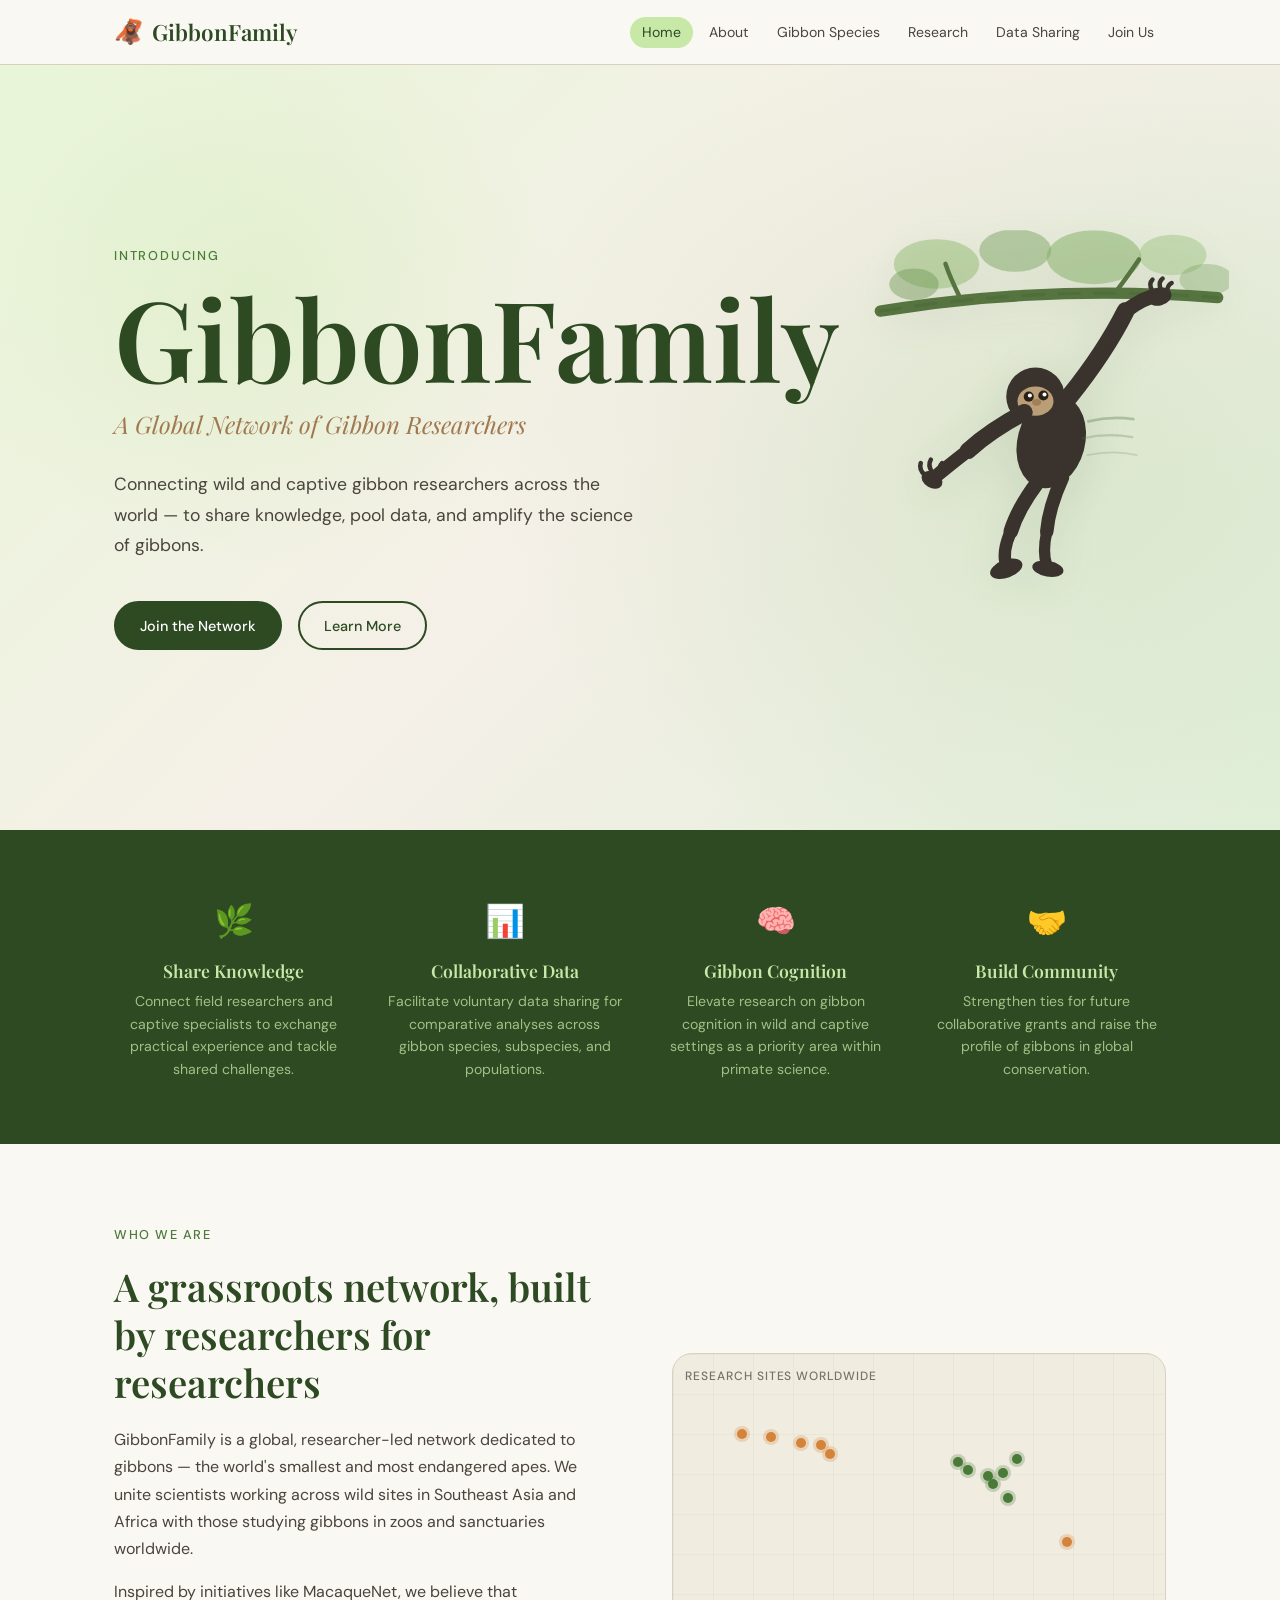
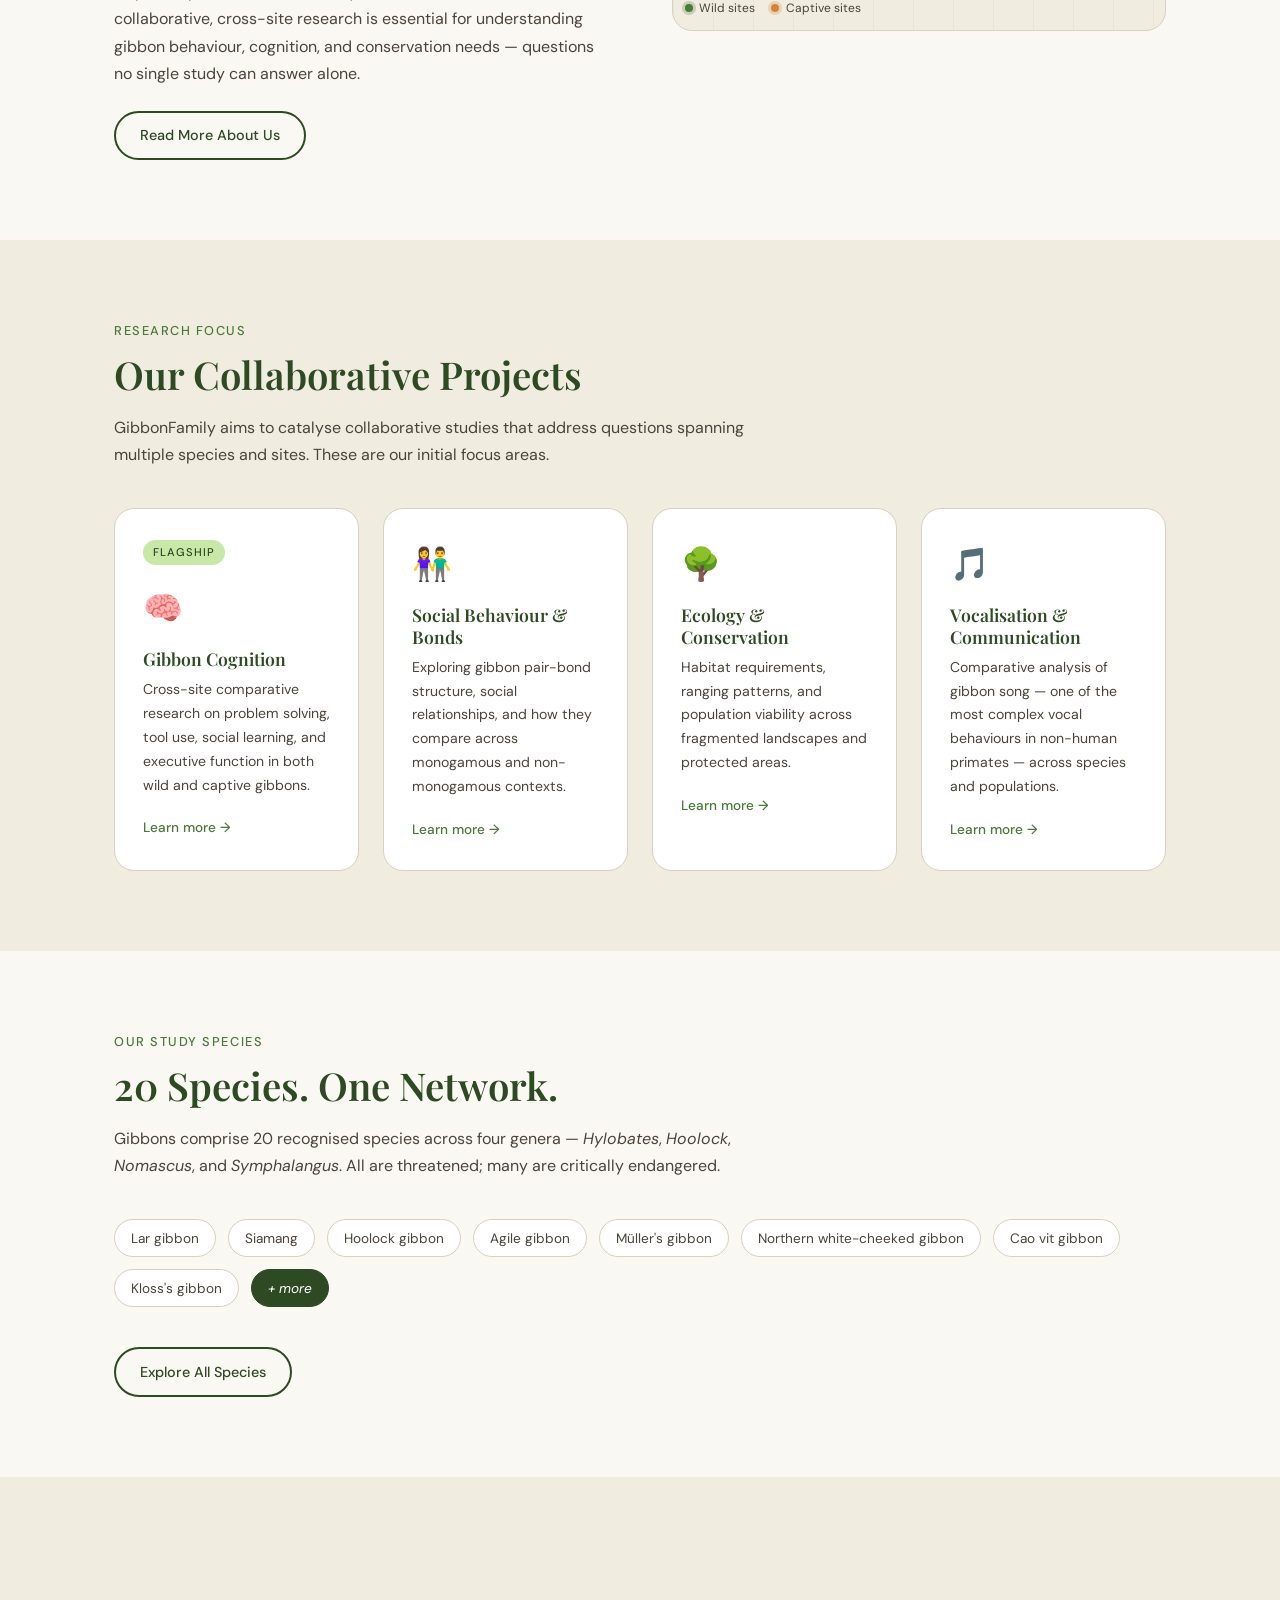
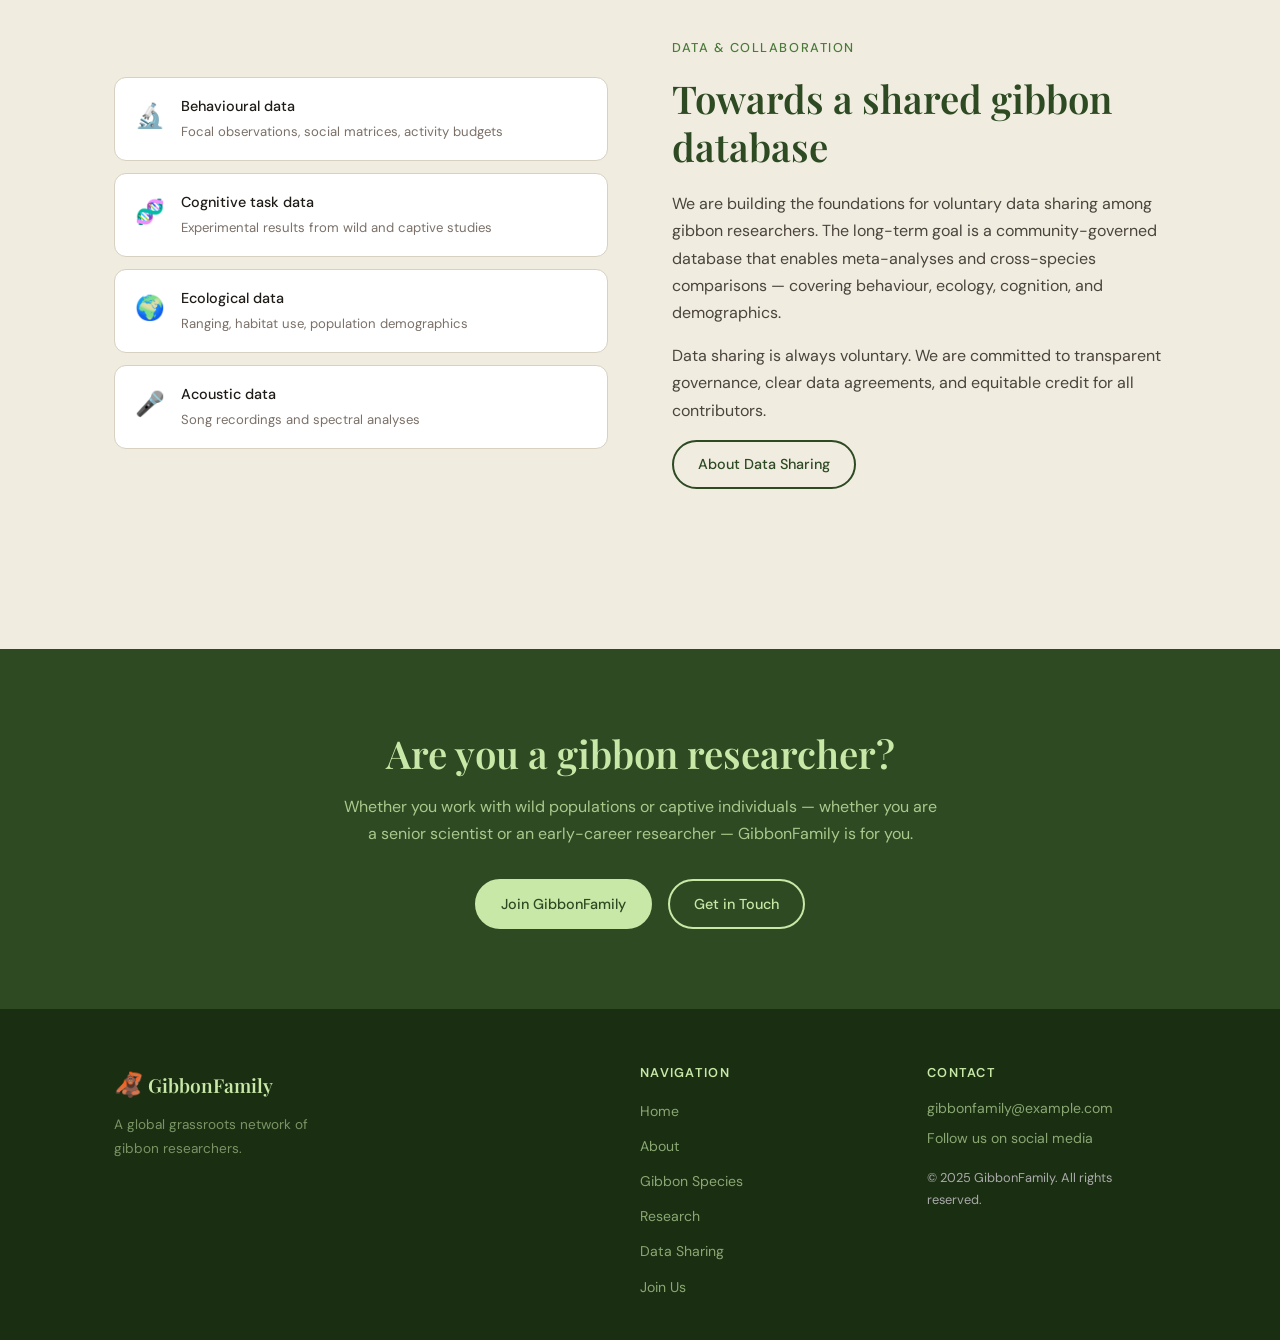
==== index.html @ e539a1f3 "Add files via upload" ====
<!DOCTYPE html>
<html lang="en">
<head>
  <meta charset="UTF-8">
  <meta name="viewport" content="width=device-width, initial-scale=1.0">
  <title>GibbonFamily | A Global Network of Gibbon Researchers</title>
  <link rel="stylesheet" href="style.css">
  <link href="https://fonts.googleapis.com/css2?family=Playfair+Display:ital,wght@0,400;0,600;1,400&family=DM+Sans:wght@300;400;500&display=swap" rel="stylesheet">
</head>
<body>

  <!-- NAV -->
  <header class="site-header">
    <nav class="nav-inner">
      <a href="index.html" class="nav-logo">
        <span class="logo-icon">🦧</span>
        <span class="logo-text">GibbonFamily</span>
      </a>
      <button class="nav-toggle" id="navToggle" aria-label="Toggle menu">&#9776;</button>
      <ul class="nav-links" id="navLinks">
        <li><a href="index.html" class="active">Home</a></li>
        <li><a href="pages/about.html">About</a></li>
        <li><a href="pages/species.html">Gibbon Species</a></li>
        <li><a href="pages/research.html">Research</a></li>
        <li><a href="pages/data.html">Data Sharing</a></li>
        <li><a href="pages/join.html">Join Us</a></li>
      </ul>
    </nav>
  </header>

  <!-- HERO -->
  <section class="hero">
    <div class="hero-bg"></div>
    <div class="hero-content">
      <p class="hero-eyebrow">Introducing</p>
      <h1 class="hero-title">GibbonFamily</h1>
      <p class="hero-subtitle">A Global Network of Gibbon Researchers</p>
      <p class="hero-desc">Connecting wild and captive gibbon researchers across the world — to share knowledge, pool data, and amplify the science of gibbons.</p>
      <div class="hero-cta">
        <a href="pages/join.html" class="btn btn-primary">Join the Network</a>
        <a href="pages/about.html" class="btn btn-outline">Learn More</a>
      </div>
    </div>
    <div class="hero-visual">
      <div class="gibbon-silhouette">
        <svg viewBox="0 0 320 380" fill="none" xmlns="http://www.w3.org/2000/svg" aria-hidden="true">

          <!-- Canopy background foliage -->
          <ellipse cx="60"  cy="30"  rx="38" ry="22" fill="#8ab86a" opacity="0.5"/>
          <ellipse cx="130" cy="18"  rx="32" ry="19" fill="#6a9a50" opacity="0.45"/>
          <ellipse cx="200" cy="24"  rx="42" ry="24" fill="#7aaa5a" opacity="0.5"/>
          <ellipse cx="270" cy="22"  rx="30" ry="18" fill="#8ab86a" opacity="0.4"/>
          <ellipse cx="40"  cy="48"  rx="22" ry="14" fill="#5a8a40" opacity="0.4"/>
          <ellipse cx="300" cy="44"  rx="24" ry="14" fill="#6a9a50" opacity="0.35"/>

          <!-- Main branch — diagonal, gibbon swinging left-to-right -->
          <path d="M10 72 Q160 48 310 60" stroke="#4a6a34" stroke-width="10" stroke-linecap="round" fill="none"/>
          <!-- Branch texture -->
          <path d="M10 72 Q160 48 310 60" stroke="#3a5a28" stroke-width="3" stroke-linecap="round" stroke-dasharray="18 14" fill="none" opacity="0.4"/>

          <!-- Small side twigs -->
          <path d="M80 58 Q72 42 68 30" stroke="#4a6a34" stroke-width="4" stroke-linecap="round" fill="none"/>
          <path d="M220 54 Q232 38 240 26" stroke="#4a6a34" stroke-width="4" stroke-linecap="round" fill="none"/>

          <!--
            BRACHIATION POSE:
            Gibbon mid-swing — right arm fully extended overhead gripping branch,
            body angled forward, left arm swinging forward-low,
            legs tucked up behind (knees bent, feet near body)
          -->

          <!-- RIGHT ARM — fully extended up-right, gripping branch (leading arm) -->
          <!-- Upper arm: shoulder to elbow -->
          <path d="M178 148 Q210 108 228 72" stroke="#2d2420" stroke-width="16" stroke-linecap="round" fill="none"/>
          <!-- Forearm: elbow to hand -->
          <path d="M228 72 Q244 60 256 58" stroke="#2d2420" stroke-width="13" stroke-linecap="round" fill="none"/>
          <!-- Right hand gripping branch -->
          <ellipse cx="258" cy="59" rx="11" ry="8" fill="#2d2420" transform="rotate(-15 258 59)"/>
          <!-- Finger hooks -->
          <path d="M252 54 Q248 48 252 44" stroke="#2d2420" stroke-width="4" stroke-linecap="round" fill="none"/>
          <path d="M259 52 Q257 46 261 43" stroke="#2d2420" stroke-width="4" stroke-linecap="round" fill="none"/>
          <path d="M265 55 Q265 49 269 47" stroke="#2d2420" stroke-width="4" stroke-linecap="round" fill="none"/>

          <!-- BODY — torso angled, swinging forward -->
          <!-- Chest/torso ellipse, tilted to show forward momentum -->
          <ellipse cx="162" cy="188" rx="30" ry="42" fill="#2d2420" transform="rotate(15 162 188)"/>

          <!-- HEAD — slightly forward of body, looking direction of travel -->
          <circle cx="148" cy="148" r="26" fill="#2d2420"/>
          <!-- Face mask (pale facial ring typical of many gibbon species) -->
          <ellipse cx="148" cy="152" rx="16" ry="13" fill="#b89870"/>
          <!-- Eyes — alert, direction of travel -->
          <circle cx="142" cy="148" r="4.5" fill="#1a1008"/>
          <circle cx="155" cy="147" r="4.5" fill="#1a1008"/>
          <circle cx="143" cy="147" r="1.8" fill="white"/>
          <circle cx="156" cy="146" r="1.8" fill="white"/>
          <!-- Nose -->
          <ellipse cx="149" cy="153" rx="4" ry="3" fill="#9a7850"/>

          <!-- LEFT ARM — trailing/swinging forward low (the release arm) -->
          <!-- Upper arm from shoulder forward-down -->
          <path d="M138 162 Q108 178 88 196" stroke="#2d2420" stroke-width="15" stroke-linecap="round" fill="none"/>
          <!-- Forearm extending further forward -->
          <path d="M88 196 Q70 210 58 220" stroke="#2d2420" stroke-width="12" stroke-linecap="round" fill="none"/>
          <!-- Left hand — open, about to grab next branch -->
          <ellipse cx="56" cy="222" rx="10" ry="7" fill="#2d2420" transform="rotate(30 56 222)"/>
          <path d="M50 218 Q44 213 46 207" stroke="#2d2420" stroke-width="4" stroke-linecap="round" fill="none"/>
          <path d="M56 215 Q52 209 55 204" stroke="#2d2420" stroke-width="4" stroke-linecap="round" fill="none"/>
          <path d="M63 217 Q61 211 65 207" stroke="#2d2420" stroke-width="4" stroke-linecap="round" fill="none"/>

          <!-- LEGS — tucked up, knees bent, feet near rump (typical brachiation) -->
          <!-- Left leg: hip → knee tucked up-back -->
          <path d="M150 224 Q132 248 126 268" stroke="#2d2420" stroke-width="13" stroke-linecap="round" fill="none"/>
          <!-- Left lower leg: knee → foot tucked back -->
          <path d="M126 268 Q118 286 122 298" stroke="#2d2420" stroke-width="11" stroke-linecap="round" fill="none"/>
          <!-- Left foot -->
          <ellipse cx="122" cy="301" rx="15" ry="8" fill="#2d2420" transform="rotate(-20 122 301)"/>

          <!-- Right leg: hip → knee (slightly offset) -->
          <path d="M172 220 Q160 246 158 268" stroke="#2d2420" stroke-width="12" stroke-linecap="round" fill="none"/>
          <!-- Right lower leg → foot -->
          <path d="M158 268 Q154 286 158 298" stroke="#2d2420" stroke-width="10" stroke-linecap="round" fill="none"/>
          <!-- Right foot -->
          <ellipse cx="159" cy="301" rx="14" ry="7" fill="#2d2420" transform="rotate(10 159 301)"/>

          <!-- Motion / speed lines behind gibbon -->
          <path d="M195 170 Q215 165 235 168" stroke="#4a6a34" stroke-width="2.5" stroke-linecap="round" fill="none" opacity="0.35"/>
          <path d="M190 185 Q212 180 234 184" stroke="#4a6a34" stroke-width="2" stroke-linecap="round" fill="none" opacity="0.25"/>
          <path d="M194 200 Q218 195 238 200" stroke="#4a6a34" stroke-width="1.5" stroke-linecap="round" fill="none" opacity="0.2"/>

        </svg>
      </div>
    </div>
  </section>

  <!-- MISSION STRIP -->
  <section class="mission-strip">
    <div class="container">
      <div class="mission-grid">
        <div class="mission-item">
          <div class="mission-icon">🌿</div>
          <h3>Share Knowledge</h3>
          <p>Connect field researchers and captive specialists to exchange practical experience and tackle shared challenges.</p>
        </div>
        <div class="mission-item">
          <div class="mission-icon">📊</div>
          <h3>Collaborative Data</h3>
          <p>Facilitate voluntary data sharing for comparative analyses across gibbon species, subspecies, and populations.</p>
        </div>
        <div class="mission-item">
          <div class="mission-icon">🧠</div>
          <h3>Gibbon Cognition</h3>
          <p>Elevate research on gibbon cognition in wild and captive settings as a priority area within primate science.</p>
        </div>
        <div class="mission-item">
          <div class="mission-icon">🤝</div>
          <h3>Build Community</h3>
          <p>Strengthen ties for future collaborative grants and raise the profile of gibbons in global conservation.</p>
        </div>
      </div>
    </div>
  </section>

  <!-- ABOUT TEASER -->
  <section class="section-about">
    <div class="container two-col">
      <div class="about-text">
        <p class="section-label">Who We Are</p>
        <h2>A grassroots network, built by researchers for researchers</h2>
        <p>GibbonFamily is a global, researcher-led network dedicated to gibbons — the world's smallest and most endangered apes. We unite scientists working across wild sites in Southeast Asia and Africa with those studying gibbons in zoos and sanctuaries worldwide.</p>
        <p>Inspired by initiatives like MacaqueNet, we believe that collaborative, cross-site research is essential for understanding gibbon behaviour, cognition, and conservation needs — questions no single study can answer alone.</p>
        <a href="pages/about.html" class="btn btn-outline">Read More About Us</a>
      </div>
      <div class="about-map">
        <div class="map-placeholder">
          <div class="map-label">Research sites worldwide</div>
          <div class="map-dots">
            <!-- SE Asia cluster -->
            <div class="dot dot-wild" style="top:52%;left:68%" title="Indonesia"></div>
            <div class="dot dot-wild" style="top:47%;left:65%" title="Malaysia"></div>
            <div class="dot dot-wild" style="top:44%;left:64%" title="Thailand"></div>
            <div class="dot dot-wild" style="top:43%;left:67%" title="Laos/Vietnam"></div>
            <div class="dot dot-wild" style="top:42%;left:60%" title="Myanmar"></div>
            <div class="dot dot-wild" style="top:39%;left:58%" title="India/Bangladesh"></div>
            <!-- China -->
            <div class="dot dot-wild" style="top:38%;left:70%" title="China (Hainan)"></div>
            <!-- Captive -->
            <div class="dot dot-captive" style="top:32%;left:26%" title="UK"></div>
            <div class="dot dot-captive" style="top:33%;left:30%" title="Germany"></div>
            <div class="dot dot-captive" style="top:30%;left:20%" title="USA (East)"></div>
            <div class="dot dot-captive" style="top:29%;left:14%" title="USA (West)"></div>
            <div class="dot dot-captive" style="top:36%;left:32%" title="France"></div>
            <div class="dot dot-captive" style="top:68%;left:80%" title="Australia"></div>
          </div>
          <div class="map-legend">
            <span class="legend-item"><span class="dot dot-wild"></span> Wild sites</span>
            <span class="legend-item"><span class="dot dot-captive"></span> Captive sites</span>
          </div>
        </div>
      </div>
    </div>
  </section>

  <!-- RESEARCH AREAS -->
  <section class="section-research bg-tint">
    <div class="container">
      <p class="section-label">Research Focus</p>
      <h2 class="section-title">Our Collaborative Projects</h2>
      <p class="section-intro">GibbonFamily aims to catalyse collaborative studies that address questions spanning multiple species and sites. These are our initial focus areas.</p>
      <div class="research-grid">
        <a href="pages/research.html#cognition" class="research-card">
          <div class="rc-tag">Flagship</div>
          <div class="rc-emoji">🧠</div>
          <h3>Gibbon Cognition</h3>
          <p>Cross-site comparative research on problem solving, tool use, social learning, and executive function in both wild and captive gibbons.</p>
          <span class="rc-link">Learn more →</span>
        </a>
        <a href="pages/research.html#behaviour" class="research-card">
          <div class="rc-emoji">👫</div>
          <h3>Social Behaviour & Bonds</h3>
          <p>Exploring gibbon pair-bond structure, social relationships, and how they compare across monogamous and non-monogamous contexts.</p>
          <span class="rc-link">Learn more →</span>
        </a>
        <a href="pages/research.html#ecology" class="research-card">
          <div class="rc-emoji">🌳</div>
          <h3>Ecology & Conservation</h3>
          <p>Habitat requirements, ranging patterns, and population viability across fragmented landscapes and protected areas.</p>
          <span class="rc-link">Learn more →</span>
        </a>
        <a href="pages/research.html#vocalisation" class="research-card">
          <div class="rc-emoji">🎵</div>
          <h3>Vocalisation & Communication</h3>
          <p>Comparative analysis of gibbon song — one of the most complex vocal behaviours in non-human primates — across species and populations.</p>
          <span class="rc-link">Learn more →</span>
        </a>
      </div>
    </div>
  </section>

  <!-- GIBBON SPECIES TEASER -->
  <section class="section-species">
    <div class="container">
      <p class="section-label">Our Study Species</p>
      <h2 class="section-title">20 Species. One Network.</h2>
      <p class="section-intro">Gibbons comprise 20 recognised species across four genera — <em>Hylobates</em>, <em>Hoolock</em>, <em>Nomascus</em>, and <em>Symphalangus</em>. All are threatened; many are critically endangered.</p>
      <div class="species-strip">
        <div class="species-pill">Lar gibbon</div>
        <div class="species-pill">Siamang</div>
        <div class="species-pill">Hoolock gibbon</div>
        <div class="species-pill">Agile gibbon</div>
        <div class="species-pill">Müller's gibbon</div>
        <div class="species-pill">Northern white-cheeked gibbon</div>
        <div class="species-pill">Cao vit gibbon</div>
        <div class="species-pill">Kloss's gibbon</div>
        <div class="species-pill em">+ more</div>
      </div>
      <a href="pages/species.html" class="btn btn-outline" style="margin-top:2rem">Explore All Species</a>
    </div>
  </section>

  <!-- DATA SHARING -->
  <section class="section-data bg-tint">
    <div class="container two-col reverse">
      <div class="data-text">
        <p class="section-label">Data & Collaboration</p>
        <h2>Towards a shared gibbon database</h2>
        <p>We are building the foundations for voluntary data sharing among gibbon researchers. The long-term goal is a community-governed database that enables meta-analyses and cross-species comparisons — covering behaviour, ecology, cognition, and demographics.</p>
        <p>Data sharing is always voluntary. We are committed to transparent governance, clear data agreements, and equitable credit for all contributors.</p>
        <a href="pages/data.html" class="btn btn-outline">About Data Sharing</a>
      </div>
      <div class="data-visual">
        <div class="data-card-stack">
          <div class="dcard">
            <div class="dcard-icon">🔬</div>
            <div>
              <strong>Behavioural data</strong>
              <p>Focal observations, social matrices, activity budgets</p>
            </div>
          </div>
          <div class="dcard">
            <div class="dcard-icon">🧬</div>
            <div>
              <strong>Cognitive task data</strong>
              <p>Experimental results from wild and captive studies</p>
            </div>
          </div>
          <div class="dcard">
            <div class="dcard-icon">🌍</div>
            <div>
              <strong>Ecological data</strong>
              <p>Ranging, habitat use, population demographics</p>
            </div>
          </div>
          <div class="dcard">
            <div class="dcard-icon">🎤</div>
            <div>
              <strong>Acoustic data</strong>
              <p>Song recordings and spectral analyses</p>
            </div>
          </div>
        </div>
      </div>
    </div>
  </section>

  <!-- JOIN CTA -->
  <section class="section-join">
    <div class="container">
      <div class="join-box">
        <h2>Are you a gibbon researcher?</h2>
        <p>Whether you work with wild populations or captive individuals — whether you are a senior scientist or an early-career researcher — GibbonFamily is for you.</p>
        <div class="join-actions">
          <a href="pages/join.html" class="btn btn-primary">Join GibbonFamily</a>
          <a href="mailto:gibbonfamily@example.com" class="btn btn-outline">Get in Touch</a>
        </div>
      </div>
    </div>
  </section>

  <!-- FOOTER -->
  <footer class="site-footer">
    <div class="container footer-inner">
      <div class="footer-brand">
        <span class="logo-icon">🦧</span>
        <span class="logo-text">GibbonFamily</span>
        <p>A global grassroots network of gibbon researchers.</p>
      </div>
      <div class="footer-links">
        <h4>Navigation</h4>
        <ul>
          <li><a href="index.html">Home</a></li>
          <li><a href="pages/about.html">About</a></li>
          <li><a href="pages/species.html">Gibbon Species</a></li>
          <li><a href="pages/research.html">Research</a></li>
          <li><a href="pages/data.html">Data Sharing</a></li>
          <li><a href="pages/join.html">Join Us</a></li>
        </ul>
      </div>
      <div class="footer-contact">
        <h4>Contact</h4>
        <p><a href="mailto:gibbonfamily@example.com">gibbonfamily@example.com</a></p>
        <p>Follow us on social media</p>
        <p style="margin-top:1rem;font-size:0.8rem;color:#aaa;">© 2025 GibbonFamily. All rights reserved.</p>
      </div>
    </div>
  </footer>

  <script>
    document.getElementById('navToggle').addEventListener('click', function() {
      document.getElementById('navLinks').classList.toggle('open');
    });
  </script>
</body>
</html>
---- style.css ----
/* ===== GibbonFamily — Main Stylesheet ===== */

/* Fonts: Playfair Display (headings) + DM Sans (body) */

:root {
  --forest:   #2d4a22;
  --forest-mid: #4a7a38;
  --forest-light: #7ab05c;
  --canopy:   #c8e8a8;
  --earth:    #5a3e28;
  --earth-light: #a07850;
  --cream:    #faf8f3;
  --cream-dark: #f0ece0;
  --white:    #ffffff;
  --text:     #1e1a16;
  --text-mid: #4a443c;
  --text-light: #7a7068;
  --border:   #d8d0c0;
  --accent:   #d4843a;
  --accent-light: #f5d5a8;
  --danger:   #b84444;
  --radius:   12px;
  --radius-lg: 20px;
  --shadow:   0 2px 16px rgba(45,74,34,0.08);
  --shadow-md: 0 4px 32px rgba(45,74,34,0.13);
}

*, *::before, *::after { box-sizing: border-box; margin: 0; padding: 0; }

html { scroll-behavior: smooth; }

body {
  font-family: 'DM Sans', sans-serif;
  background: var(--cream);
  color: var(--text);
  font-size: 16px;
  line-height: 1.7;
}

/* ===== TYPOGRAPHY ===== */
h1, h2, h3, h4 {
  font-family: 'Playfair Display', serif;
  line-height: 1.25;
  color: var(--forest);
}
h1 { font-size: clamp(2.5rem, 6vw, 4.5rem); font-weight: 600; }
h2 { font-size: clamp(1.6rem, 3.5vw, 2.4rem); font-weight: 600; }
h3 { font-size: 1.2rem; font-weight: 400; }
h4 { font-size: 1rem; font-weight: 600; }
p { color: var(--text-mid); }
a { color: var(--forest); text-decoration: none; }
a:hover { color: var(--forest-mid); }
em { font-style: italic; }

.container {
  max-width: 1100px;
  margin: 0 auto;
  padding: 0 1.5rem;
}

.section-label {
  font-family: 'DM Sans', sans-serif;
  font-size: 0.8rem;
  font-weight: 500;
  letter-spacing: 0.12em;
  text-transform: uppercase;
  color: var(--forest-mid);
  margin-bottom: 0.5rem;
}

.section-title {
  margin-bottom: 1rem;
}

.section-intro {
  max-width: 640px;
  color: var(--text-mid);
  margin-bottom: 2.5rem;
}

.bg-tint { background: var(--cream-dark); }

/* ===== BUTTONS ===== */
.btn {
  display: inline-block;
  padding: 0.65rem 1.5rem;
  border-radius: 99px;
  font-family: 'DM Sans', sans-serif;
  font-size: 0.9rem;
  font-weight: 500;
  cursor: pointer;
  transition: all 0.2s ease;
  text-decoration: none;
}
.btn-primary {
  background: var(--forest);
  color: var(--white);
  border: 2px solid var(--forest);
}
.btn-primary:hover {
  background: var(--forest-mid);
  border-color: var(--forest-mid);
  color: var(--white);
}
.btn-outline {
  background: transparent;
  color: var(--forest);
  border: 2px solid var(--forest);
}
.btn-outline:hover {
  background: var(--forest);
  color: var(--white);
}

/* ===== HEADER / NAV ===== */
.site-header {
  position: sticky;
  top: 0;
  z-index: 100;
  background: rgba(250,248,243,0.96);
  backdrop-filter: blur(8px);
  border-bottom: 1px solid var(--border);
}

.nav-inner {
  max-width: 1100px;
  margin: 0 auto;
  padding: 0 1.5rem;
  display: flex;
  align-items: center;
  justify-content: space-between;
  height: 64px;
}

.nav-logo {
  display: flex;
  align-items: center;
  gap: 0.5rem;
  text-decoration: none;
}
.logo-icon { font-size: 1.5rem; }
.logo-text {
  font-family: 'Playfair Display', serif;
  font-size: 1.4rem;
  font-weight: 600;
  color: var(--forest);
}

.nav-links {
  display: flex;
  list-style: none;
  gap: 0.25rem;
  align-items: center;
}
.nav-links a {
  font-size: 0.88rem;
  font-weight: 400;
  color: var(--text-mid);
  padding: 0.4rem 0.75rem;
  border-radius: 99px;
  transition: all 0.18s ease;
}
.nav-links a:hover, .nav-links a.active {
  background: var(--canopy);
  color: var(--forest);
}

.nav-toggle {
  display: none;
  background: none;
  border: none;
  font-size: 1.4rem;
  cursor: pointer;
  color: var(--forest);
}

/* ===== HERO ===== */
.hero {
  position: relative;
  min-height: 85vh;
  display: flex;
  align-items: center;
  overflow: hidden;
  background: linear-gradient(135deg, #e8f5d8 0%, #f5f0e8 50%, #e0eed8 100%);
}

.hero-bg {
  position: absolute;
  inset: 0;
  background:
    radial-gradient(ellipse 60% 80% at 80% 50%, rgba(122,176,92,0.15) 0%, transparent 70%),
    radial-gradient(ellipse 40% 60% at 20% 30%, rgba(200,232,168,0.3) 0%, transparent 60%);
  pointer-events: none;
}

.hero-content {
  position: relative;
  z-index: 1;
  max-width: 1100px;
  margin: 0 auto;
  padding: 5rem 1.5rem 5rem;
  width: 100%;
  flex: 1;
}

.hero-eyebrow {
  font-size: 0.8rem;
  font-weight: 500;
  letter-spacing: 0.14em;
  text-transform: uppercase;
  color: var(--forest-mid);
  margin-bottom: 0.75rem;
}

.hero-title {
  font-family: 'Playfair Display', serif;
  font-size: clamp(4rem, 10vw, 7rem);
  font-weight: 600;
  color: var(--forest);
  line-height: 1.05;
  margin-bottom: 0.5rem;
}

.hero-subtitle {
  font-family: 'Playfair Display', serif;
  font-size: clamp(1.1rem, 2.5vw, 1.5rem);
  font-weight: 400;
  font-style: italic;
  color: var(--earth-light);
  margin-bottom: 1.5rem;
}

.hero-desc {
  font-size: 1.1rem;
  color: var(--text-mid);
  max-width: 520px;
  line-height: 1.75;
  margin-bottom: 2.5rem;
}

.hero-cta {
  display: flex;
  gap: 1rem;
  flex-wrap: wrap;
}

.hero-visual {
  position: absolute;
  right: 4%;
  top: 50%;
  transform: translateY(-50%);
  width: min(40vw, 360px);
  opacity: 0.92;
}

.gibbon-silhouette svg {
  width: 100%;
  height: auto;
  filter: drop-shadow(0 8px 24px rgba(45,74,34,0.12));
}

/* ===== MISSION STRIP ===== */
.mission-strip {
  background: var(--forest);
  padding: 4rem 0;
}

.mission-grid {
  display: grid;
  grid-template-columns: repeat(auto-fit, minmax(200px, 1fr));
  gap: 2rem;
}

.mission-item {
  text-align: center;
}

.mission-icon {
  font-size: 2rem;
  margin-bottom: 0.75rem;
}

.mission-item h3 {
  font-family: 'Playfair Display', serif;
  font-size: 1.1rem;
  font-weight: 600;
  color: var(--canopy);
  margin-bottom: 0.5rem;
}

.mission-item p {
  font-size: 0.88rem;
  color: rgba(200,232,168,0.75);
  line-height: 1.6;
}

/* ===== TWO-COL LAYOUT ===== */
.two-col {
  display: grid;
  grid-template-columns: 1fr 1fr;
  gap: 4rem;
  align-items: center;
  padding: 5rem 1.5rem;
}
.two-col.reverse { direction: rtl; }
.two-col.reverse > * { direction: ltr; }

/* ===== ABOUT SECTION ===== */
.section-about {}
.about-text h2 { margin-bottom: 1.25rem; }
.about-text p { margin-bottom: 1rem; }
.about-text .btn { margin-top: 0.5rem; }

.map-placeholder {
  background: var(--cream-dark);
  border: 1.5px solid var(--border);
  border-radius: var(--radius-lg);
  aspect-ratio: 16/9;
  position: relative;
  overflow: hidden;
  background-image:
    linear-gradient(rgba(74,122,56,0.05) 1px, transparent 1px),
    linear-gradient(90deg, rgba(74,122,56,0.05) 1px, transparent 1px);
  background-size: 40px 40px;
}

.map-label {
  position: absolute;
  top: 0.75rem;
  left: 0.75rem;
  font-size: 0.75rem;
  font-weight: 500;
  color: var(--text-light);
  letter-spacing: 0.08em;
  text-transform: uppercase;
}

.map-dots { position: relative; width: 100%; height: 100%; }

.dot {
  position: absolute;
  width: 10px;
  height: 10px;
  border-radius: 50%;
  transform: translate(-50%, -50%);
  transition: transform 0.2s;
}
.dot:hover { transform: translate(-50%,-50%) scale(1.5); }

.dot-wild {
  background: var(--forest-mid);
  box-shadow: 0 0 0 3px rgba(74,122,56,0.25);
}
.dot-captive {
  background: var(--accent);
  box-shadow: 0 0 0 3px rgba(212,132,58,0.25);
}

.map-legend {
  position: absolute;
  bottom: 0.75rem;
  left: 0.75rem;
  display: flex;
  gap: 1rem;
  font-size: 0.75rem;
  color: var(--text-mid);
}
.legend-item {
  display: flex;
  align-items: center;
  gap: 0.4rem;
}
.legend-item .dot {
  position: static;
  transform: none;
  width: 8px;
  height: 8px;
}

/* ===== RESEARCH GRID ===== */
.section-research { padding: 5rem 0; }
.research-grid {
  display: grid;
  grid-template-columns: repeat(auto-fit, minmax(230px, 1fr));
  gap: 1.5rem;
}

.research-card {
  display: block;
  background: var(--white);
  border: 1.5px solid var(--border);
  border-radius: var(--radius-lg);
  padding: 1.75rem;
  text-decoration: none;
  transition: all 0.2s ease;
  position: relative;
}

.research-card:hover {
  box-shadow: var(--shadow-md);
  border-color: var(--forest-light);
  transform: translateY(-3px);
}

.rc-tag {
  display: inline-block;
  font-size: 0.7rem;
  font-weight: 500;
  letter-spacing: 0.1em;
  text-transform: uppercase;
  background: var(--canopy);
  color: var(--forest);
  padding: 0.2rem 0.6rem;
  border-radius: 99px;
  margin-bottom: 1rem;
}

.rc-emoji {
  font-size: 2rem;
  margin-bottom: 0.75rem;
}

.research-card h3 {
  font-family: 'Playfair Display', serif;
  font-size: 1.1rem;
  font-weight: 600;
  color: var(--forest);
  margin-bottom: 0.5rem;
}

.research-card p {
  font-size: 0.88rem;
  color: var(--text-mid);
  margin-bottom: 1rem;
}

.rc-link {
  font-size: 0.85rem;
  font-weight: 500;
  color: var(--forest-mid);
}

/* ===== SPECIES SECTION ===== */
.section-species { padding: 5rem 0; }
.species-strip {
  display: flex;
  flex-wrap: wrap;
  gap: 0.75rem;
  margin-bottom: 0.5rem;
}
.species-pill {
  font-size: 0.85rem;
  background: var(--white);
  border: 1.5px solid var(--border);
  padding: 0.4rem 1rem;
  border-radius: 99px;
  color: var(--text-mid);
  transition: all 0.18s ease;
  cursor: default;
}
.species-pill:hover, .species-pill.em {
  background: var(--forest);
  color: var(--white);
  border-color: var(--forest);
}
.species-pill.em { font-style: italic; cursor: pointer; }

/* ===== DATA SECTION ===== */
.section-data { padding: 5rem 0; }
.data-text h2 { margin-bottom: 1.25rem; }
.data-text p { margin-bottom: 1rem; }

.data-card-stack {
  display: flex;
  flex-direction: column;
  gap: 0.75rem;
}

.dcard {
  display: flex;
  align-items: flex-start;
  gap: 1rem;
  background: var(--white);
  border: 1.5px solid var(--border);
  border-radius: var(--radius);
  padding: 1rem 1.25rem;
  transition: all 0.2s ease;
}
.dcard:hover {
  border-color: var(--forest-light);
  box-shadow: var(--shadow);
}
.dcard-icon { font-size: 1.5rem; flex-shrink: 0; margin-top: 2px; }
.dcard strong {
  font-family: 'DM Sans', sans-serif;
  font-size: 0.9rem;
  font-weight: 500;
  color: var(--text);
  display: block;
  margin-bottom: 0.2rem;
}
.dcard p {
  font-size: 0.82rem;
  color: var(--text-light);
  margin: 0;
}

/* ===== JOIN CTA ===== */
.section-join {
  padding: 5rem 0;
  background: var(--forest);
}

.join-box {
  text-align: center;
  max-width: 600px;
  margin: 0 auto;
}

.join-box h2 {
  color: var(--canopy);
  margin-bottom: 1rem;
}

.join-box p {
  color: rgba(200,232,168,0.8);
  margin-bottom: 2rem;
}

.join-actions {
  display: flex;
  gap: 1rem;
  justify-content: center;
  flex-wrap: wrap;
}

.join-box .btn-primary {
  background: var(--canopy);
  color: var(--forest);
  border-color: var(--canopy);
}
.join-box .btn-primary:hover {
  background: var(--white);
  border-color: var(--white);
}
.join-box .btn-outline {
  color: var(--canopy);
  border-color: var(--canopy);
}
.join-box .btn-outline:hover {
  background: rgba(200,232,168,0.15);
}

/* ===== FOOTER ===== */
.site-footer {
  background: #1a2e12;
  padding: 3.5rem 0 2rem;
}

.footer-inner {
  display: grid;
  grid-template-columns: 2fr 1fr 1fr;
  gap: 3rem;
}

.footer-brand .logo-text {
  color: var(--canopy);
  font-size: 1.2rem;
}
.footer-brand p {
  color: rgba(200,232,168,0.55);
  font-size: 0.85rem;
  margin-top: 0.5rem;
  max-width: 220px;
}

.footer-links h4, .footer-contact h4 {
  color: var(--canopy);
  font-size: 0.8rem;
  letter-spacing: 0.1em;
  text-transform: uppercase;
  font-family: 'DM Sans', sans-serif;
  margin-bottom: 1rem;
}
.footer-links ul { list-style: none; }
.footer-links li { margin-bottom: 0.5rem; }
.footer-links a, .footer-contact a {
  color: rgba(200,232,168,0.65);
  font-size: 0.88rem;
  transition: color 0.18s;
}
.footer-links a:hover, .footer-contact a:hover {
  color: var(--canopy);
}
.footer-contact p { color: rgba(200,232,168,0.65); font-size: 0.88rem; margin-bottom: 0.4rem; }

/* ===== PAGE HERO (inner pages) ===== */
.page-hero {
  background: linear-gradient(135deg, #e8f5d8 0%, #f5f0e8 100%);
  padding: 5rem 0 4rem;
  text-align: center;
  border-bottom: 1px solid var(--border);
}
.page-hero h1 {
  font-size: clamp(2rem, 5vw, 3.5rem);
  margin-bottom: 0.75rem;
}
.page-hero p {
  font-size: 1.05rem;
  color: var(--text-mid);
  max-width: 600px;
  margin: 0 auto;
}

/* ===== INNER PAGE SECTIONS ===== */
.page-section { padding: 4.5rem 0; }
.page-section h2 { margin-bottom: 1rem; }
.page-section p { margin-bottom: 1rem; max-width: 720px; }

/* ===== TEAM / CONSORTIUM GRID ===== */
.team-grid {
  display: grid;
  grid-template-columns: repeat(auto-fill, minmax(220px, 1fr));
  gap: 1.5rem;
  margin-top: 2rem;
}
.team-card {
  background: var(--white);
  border: 1.5px solid var(--border);
  border-radius: var(--radius-lg);
  padding: 1.5rem;
  text-align: center;
}
.team-avatar {
  width: 64px;
  height: 64px;
  border-radius: 50%;
  background: var(--canopy);
  display: flex;
  align-items: center;
  justify-content: center;
  font-size: 1.5rem;
  margin: 0 auto 1rem;
}
.team-card h4 {
  font-size: 0.95rem;
  color: var(--text);
  margin-bottom: 0.25rem;
}
.team-card p {
  font-size: 0.8rem;
  color: var(--text-light);
  margin: 0;
}

/* ===== SPECIES TABLE ===== */
.species-table-wrap {
  overflow-x: auto;
  margin-top: 2rem;
  border-radius: var(--radius);
  border: 1.5px solid var(--border);
}
.species-table {
  width: 100%;
  border-collapse: collapse;
  font-size: 0.88rem;
}
.species-table th {
  background: var(--forest);
  color: var(--canopy);
  font-family: 'DM Sans', sans-serif;
  font-weight: 500;
  padding: 0.75rem 1rem;
  text-align: left;
}
.species-table td {
  padding: 0.65rem 1rem;
  color: var(--text-mid);
  border-bottom: 1px solid var(--border);
}
.species-table tr:last-child td { border-bottom: none; }
.species-table tr:nth-child(even) td { background: var(--cream-dark); }
.status-cr { color: #b84444; font-weight: 500; }
.status-en { color: #c87020; font-weight: 500; }
.status-vu { color: #a89020; font-weight: 500; }

/* ===== JOIN FORM ===== */
.join-form {
  max-width: 620px;
  background: var(--white);
  border: 1.5px solid var(--border);
  border-radius: var(--radius-lg);
  padding: 2.5rem;
  margin-top: 2rem;
}
.form-group { margin-bottom: 1.25rem; }
.form-group label {
  display: block;
  font-size: 0.88rem;
  font-weight: 500;
  color: var(--text);
  margin-bottom: 0.35rem;
}
.form-group input,
.form-group select,
.form-group textarea {
  width: 100%;
  padding: 0.6rem 0.9rem;
  border: 1.5px solid var(--border);
  border-radius: var(--radius);
  font-family: 'DM Sans', sans-serif;
  font-size: 0.9rem;
  color: var(--text);
  background: var(--cream);
  transition: border-color 0.18s;
}
.form-group input:focus,
.form-group select:focus,
.form-group textarea:focus {
  outline: none;
  border-color: var(--forest-mid);
}
.form-group textarea { resize: vertical; min-height: 100px; }
.form-row {
  display: grid;
  grid-template-columns: 1fr 1fr;
  gap: 1rem;
}

/* ===== RESPONSIVE ===== */
@media (max-width: 768px) {
  .nav-toggle { display: block; }
  .nav-links {
    display: none;
    flex-direction: column;
    position: absolute;
    top: 64px;
    left: 0; right: 0;
    background: var(--cream);
    border-bottom: 1px solid var(--border);
    padding: 1rem 1.5rem;
    gap: 0.25rem;
  }
  .nav-links.open { display: flex; }

  .hero { min-height: auto; padding: 3rem 0; }
  .hero-visual { display: none; }
  .hero-content { padding: 3rem 1.5rem; }

  .two-col {
    grid-template-columns: 1fr;
    gap: 2.5rem;
    padding: 3rem 1.5rem;
  }
  .two-col.reverse { direction: ltr; }

  .footer-inner { grid-template-columns: 1fr; gap: 2rem; }

  .form-row { grid-template-columns: 1fr; }
}
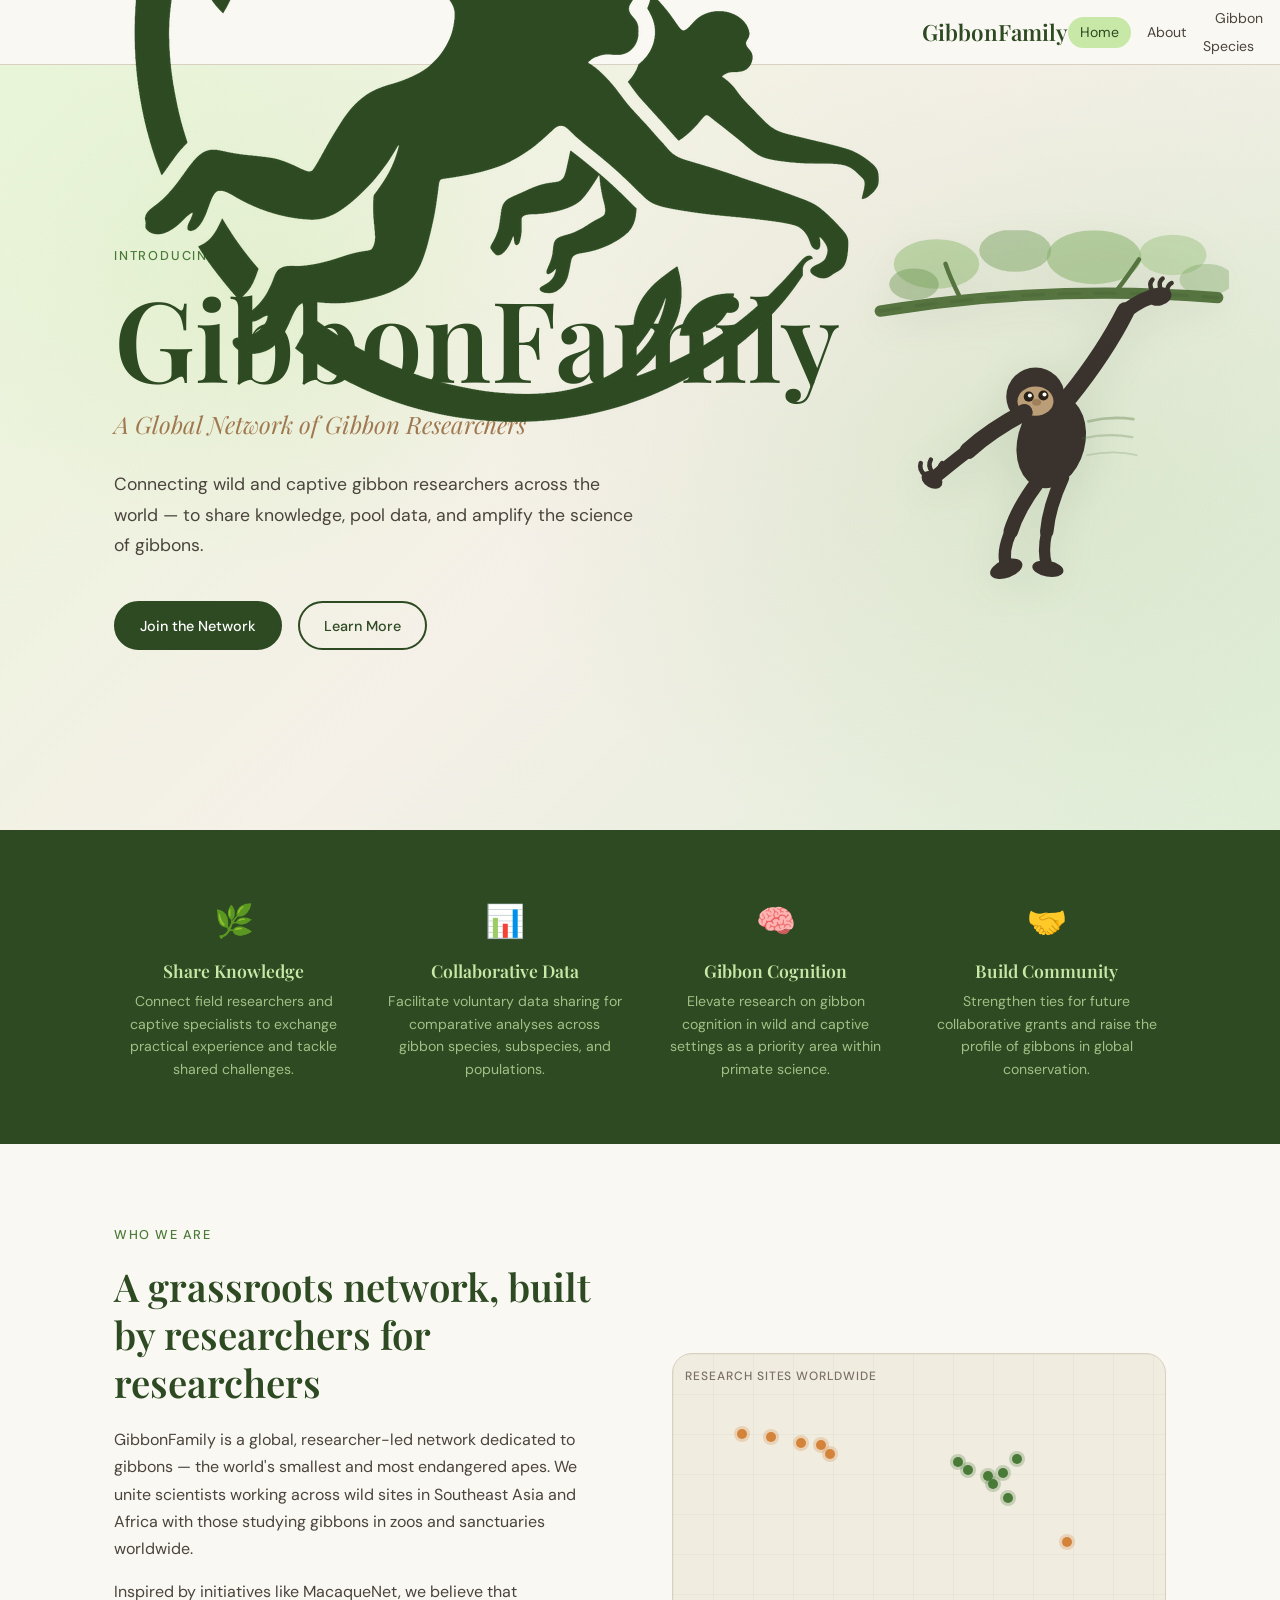
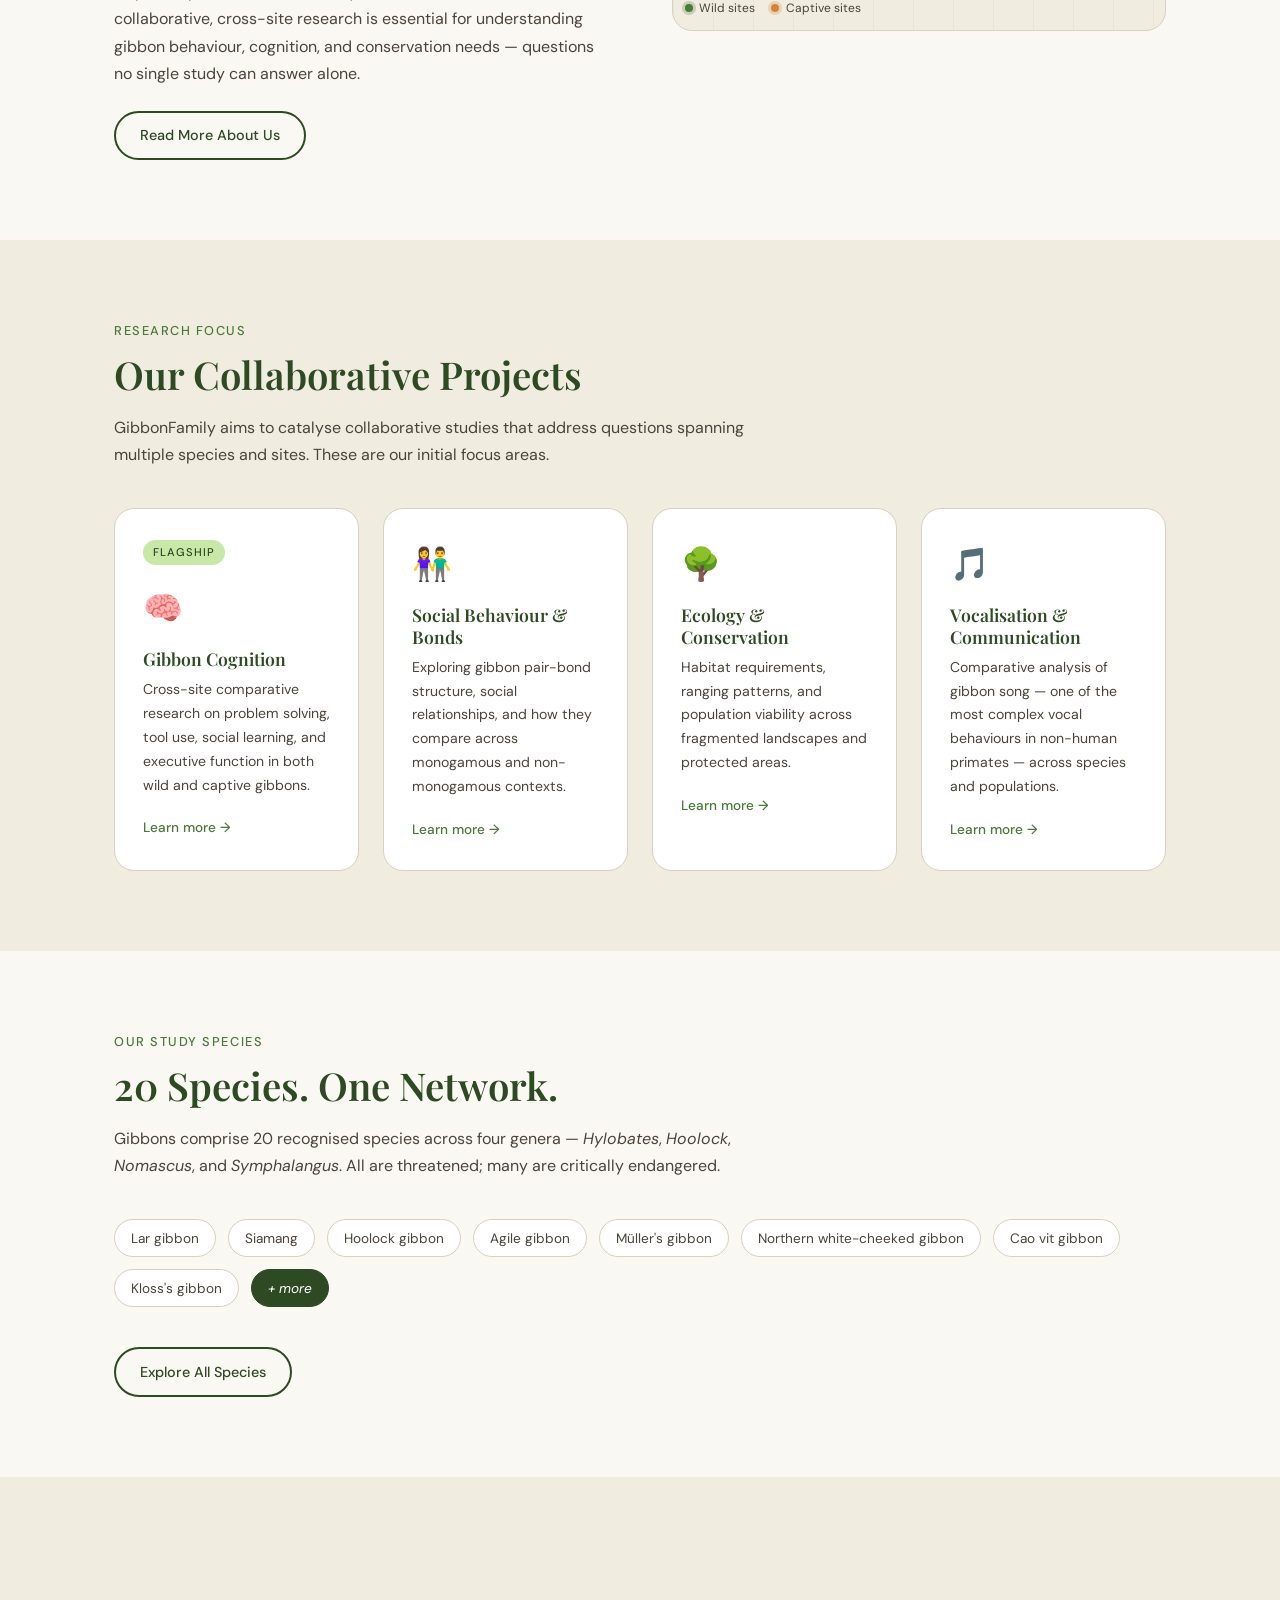
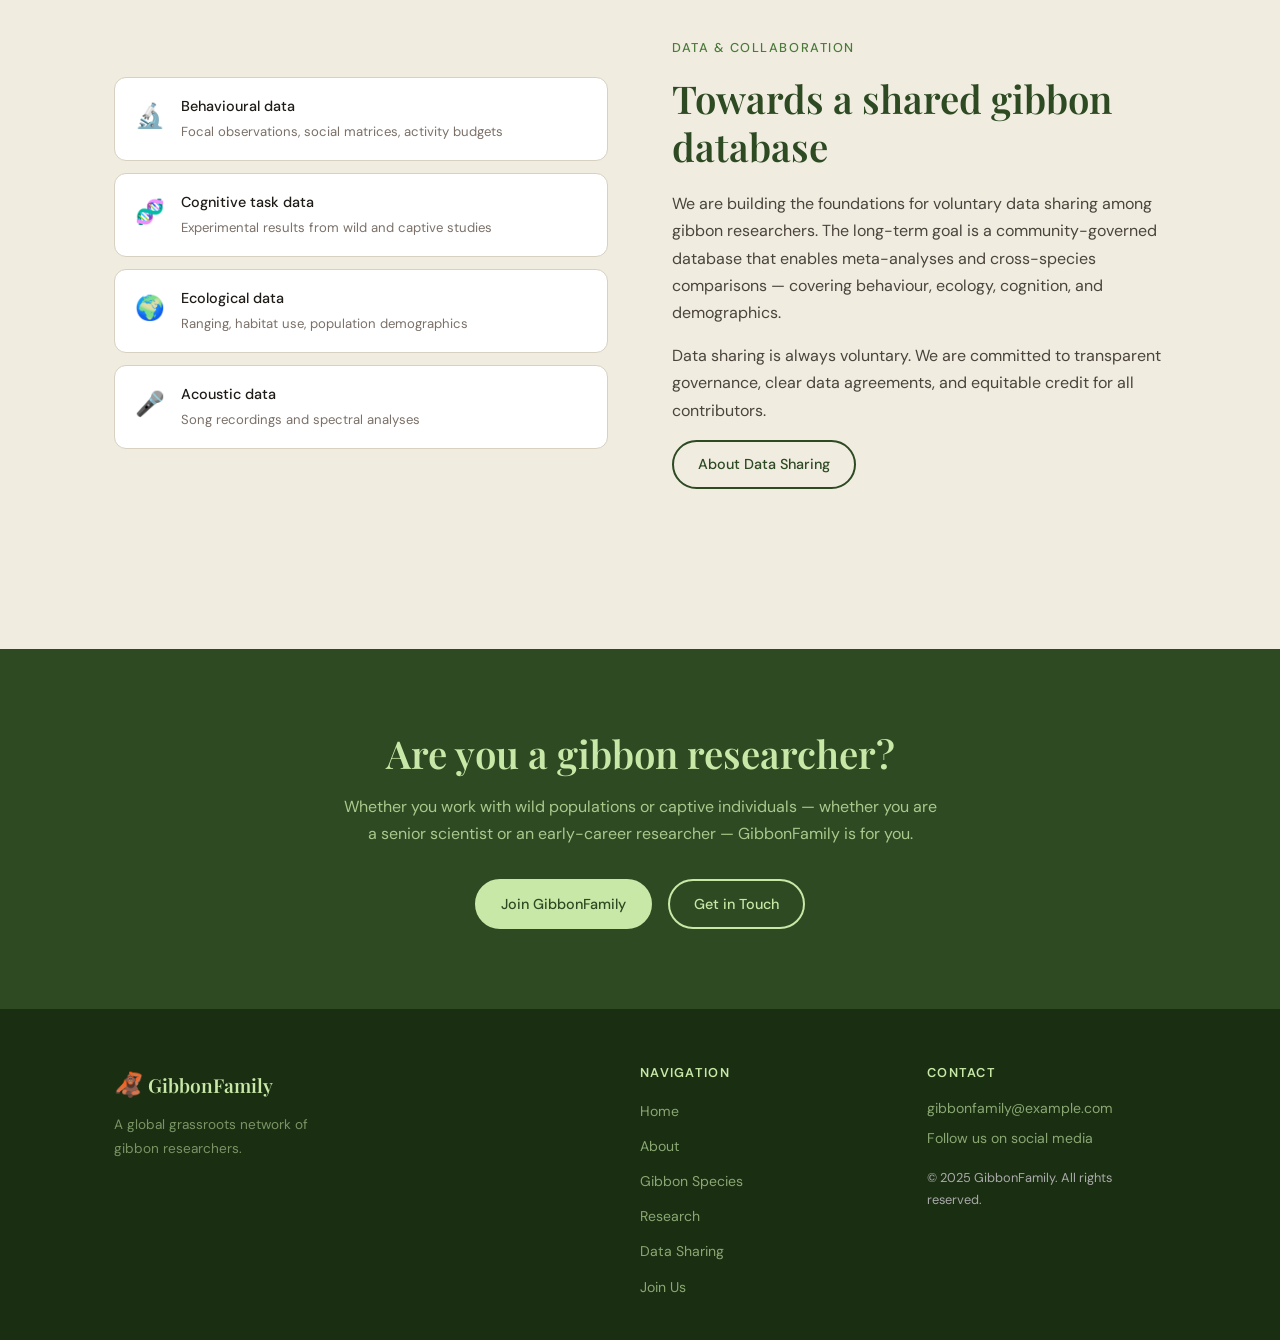
==== commit db7f5009: "Update index.html" ====
--- a/index.html
+++ b/index.html
@@ -13,7 +13,7 @@
   <header class="site-header">
     <nav class="nav-inner">
       <a href="index.html" class="nav-logo">
-        <span class="logo-icon">🦧</span>
+        <img src="logo.png" alt="GibbonFamily" class="logo-svg">
         <span class="logo-text">GibbonFamily</span>
       </a>
       <button class="nav-toggle" id="navToggle" aria-label="Toggle menu">&#9776;</button>
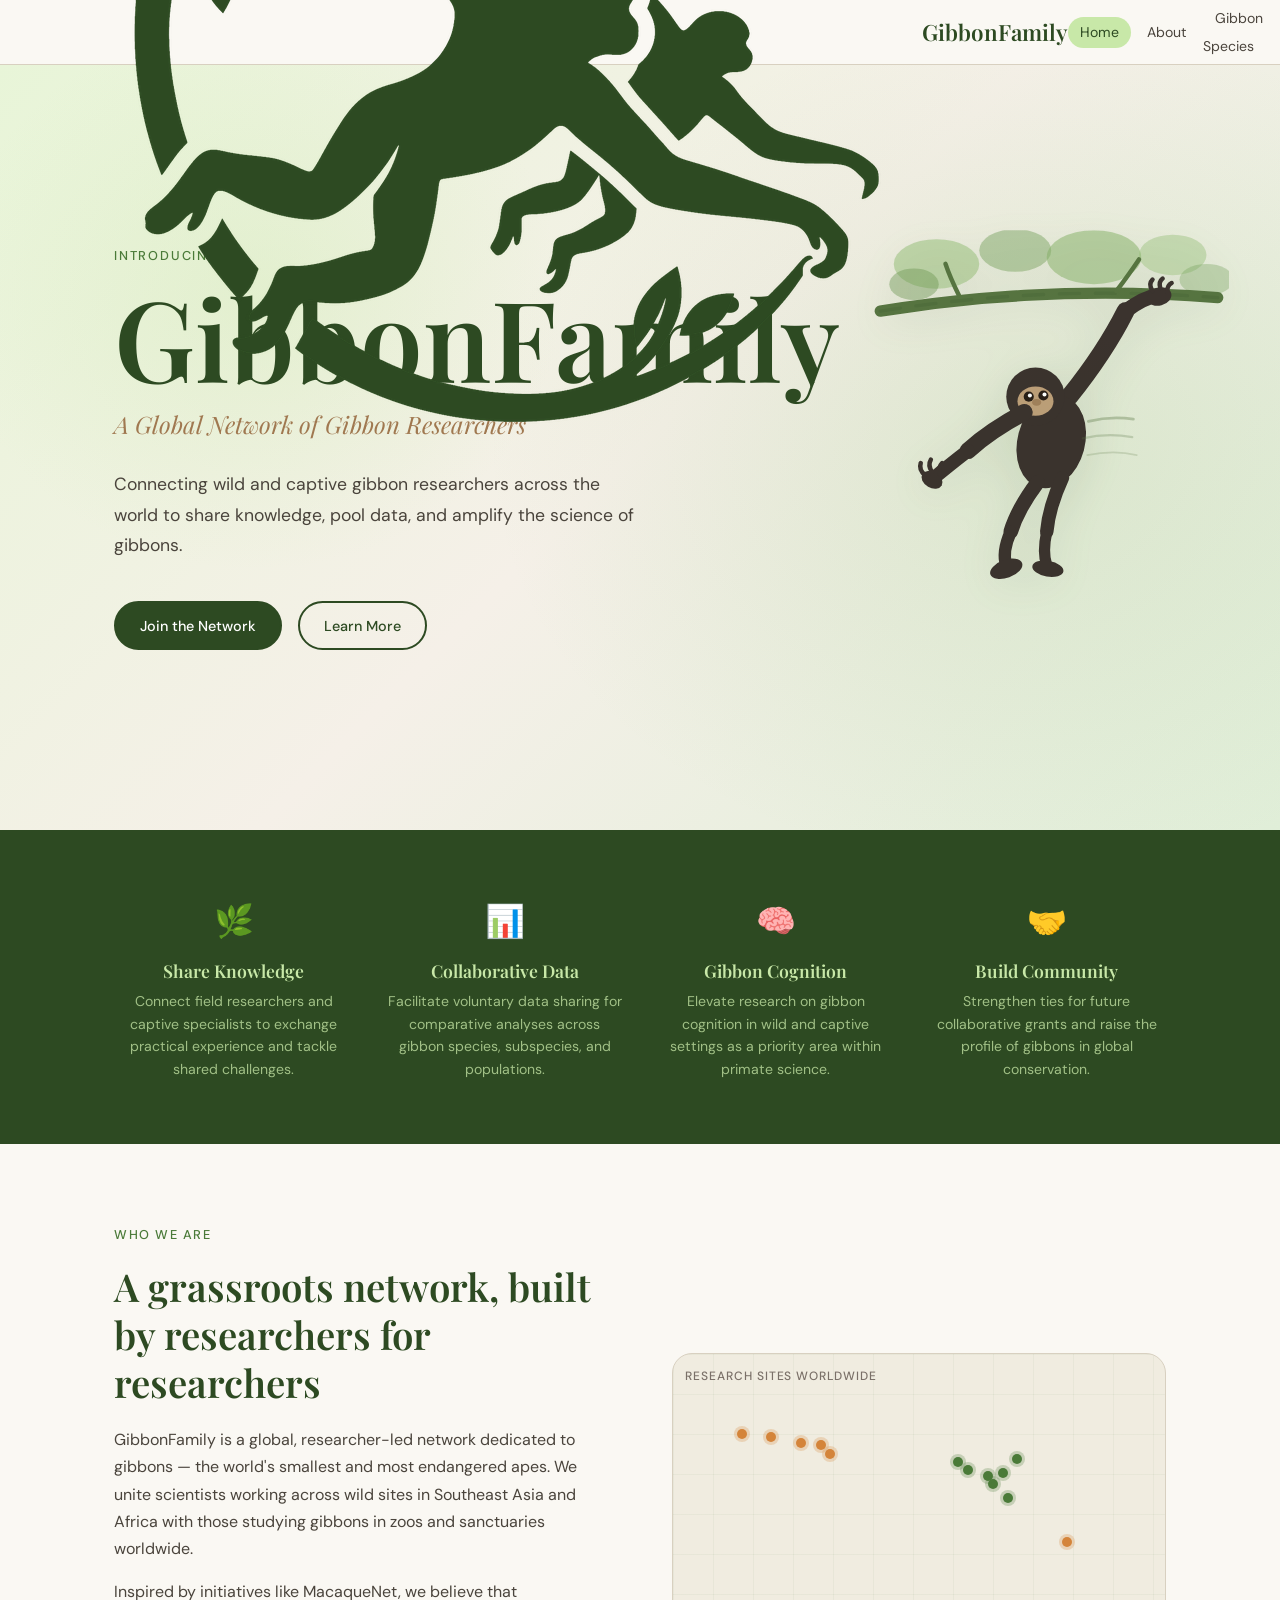
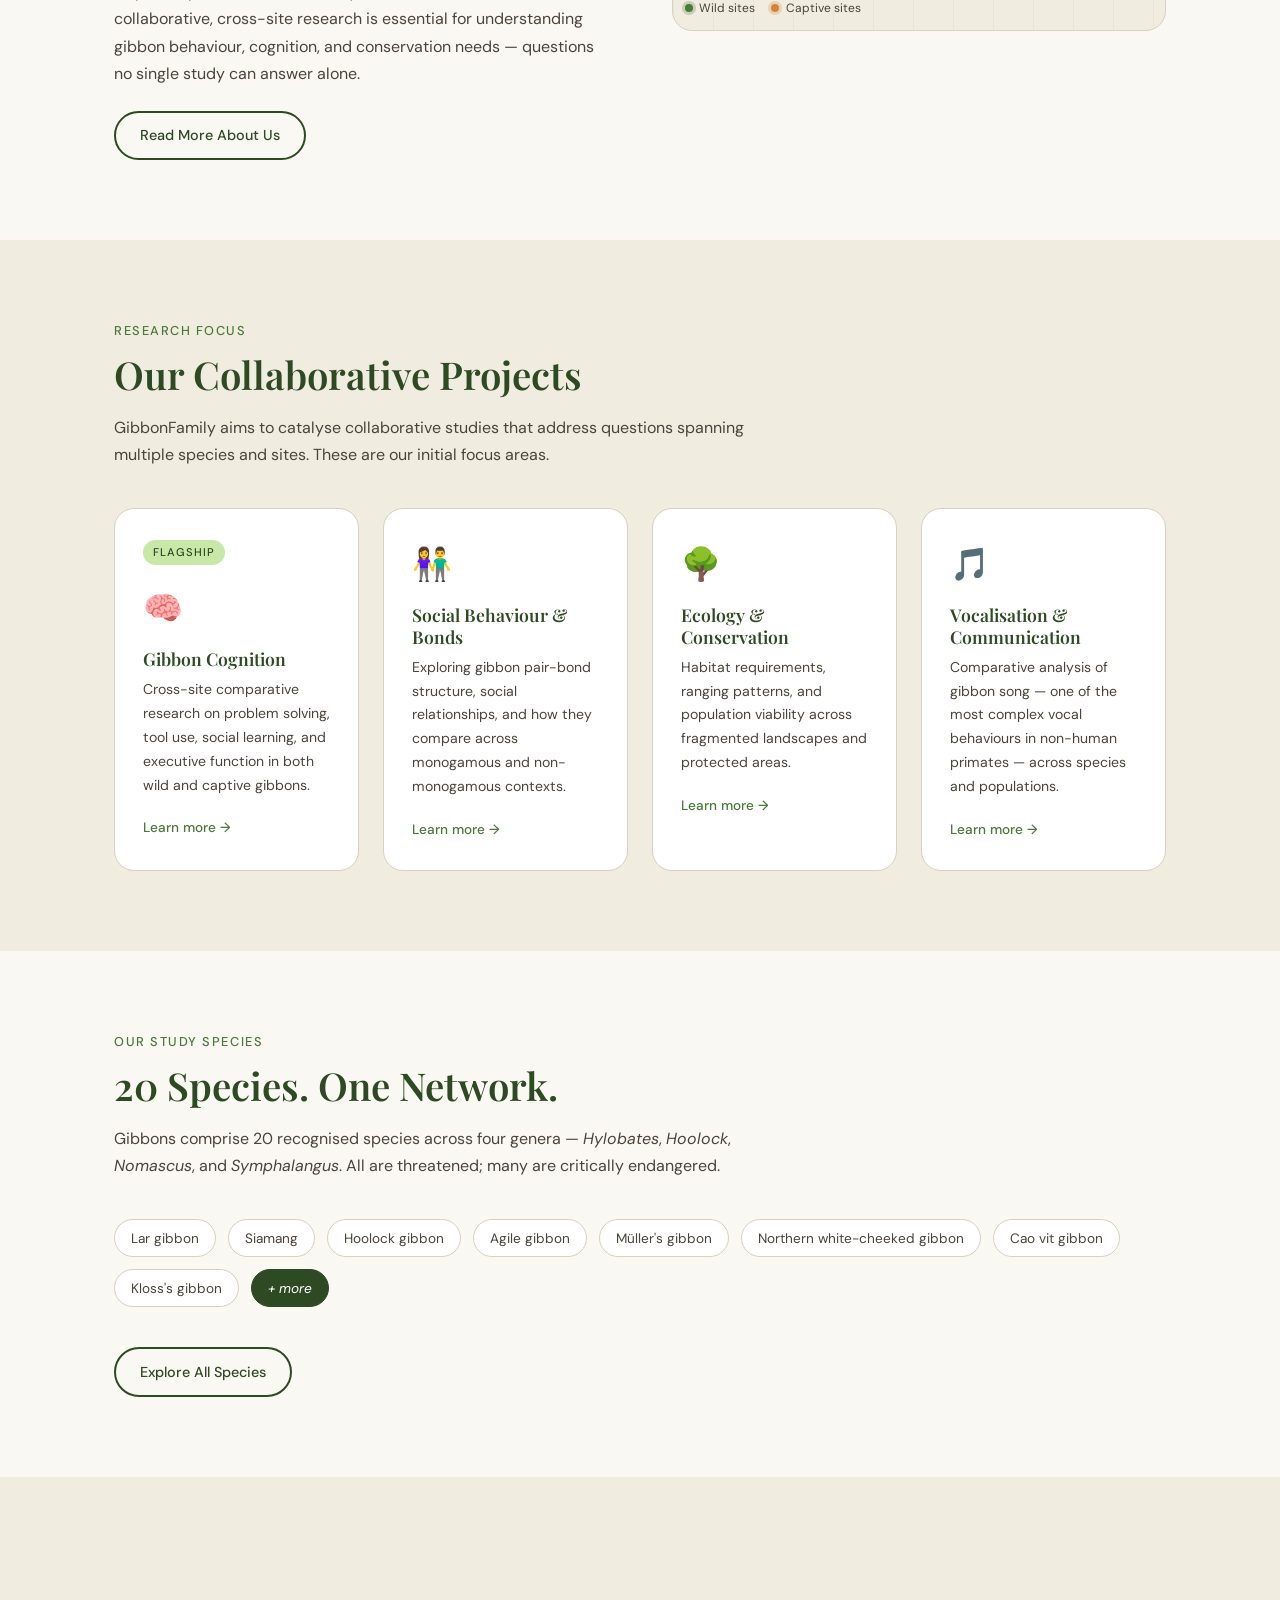
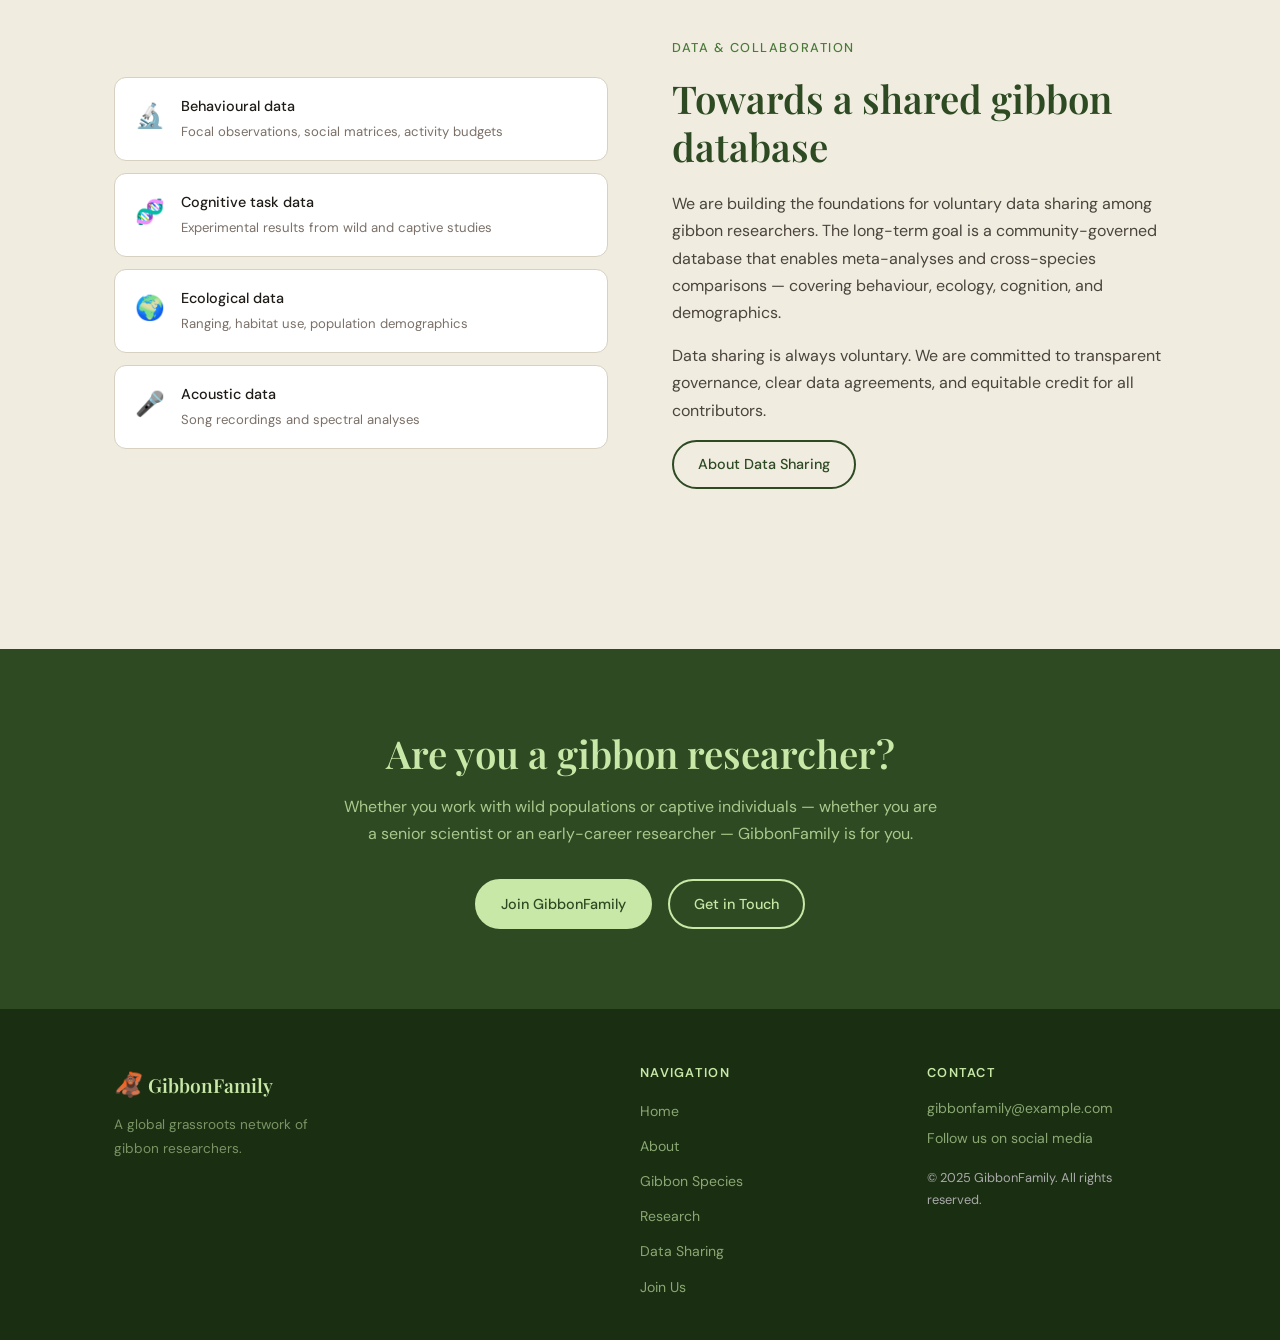
==== commit b7200708: "Update index.html" ====
--- a/index.html
+++ b/index.html
@@ -13,7 +13,7 @@
   <header class="site-header">
     <nav class="nav-inner">
       <a href="index.html" class="nav-logo">
-        <img src="logo.png" alt="GibbonFamily" class="logo-svg">
+        <img src="assets/logo.png" alt="GibbonFamily" class="logo-svg">
         <span class="logo-text">GibbonFamily</span>
       </a>
       <button class="nav-toggle" id="navToggle" aria-label="Toggle menu">&#9776;</button>
@@ -35,7 +35,7 @@
       <p class="hero-eyebrow">Introducing</p>
       <h1 class="hero-title">GibbonFamily</h1>
       <p class="hero-subtitle">A Global Network of Gibbon Researchers</p>
-      <p class="hero-desc">Connecting wild and captive gibbon researchers across the world — to share knowledge, pool data, and amplify the science of gibbons.</p>
+      <p class="hero-desc">Connecting wild and captive gibbon researchers across the world to share knowledge, pool data, and amplify the science of gibbons.</p>
       <div class="hero-cta">
         <a href="pages/join.html" class="btn btn-primary">Join the Network</a>
         <a href="pages/about.html" class="btn btn-outline">Learn More</a>
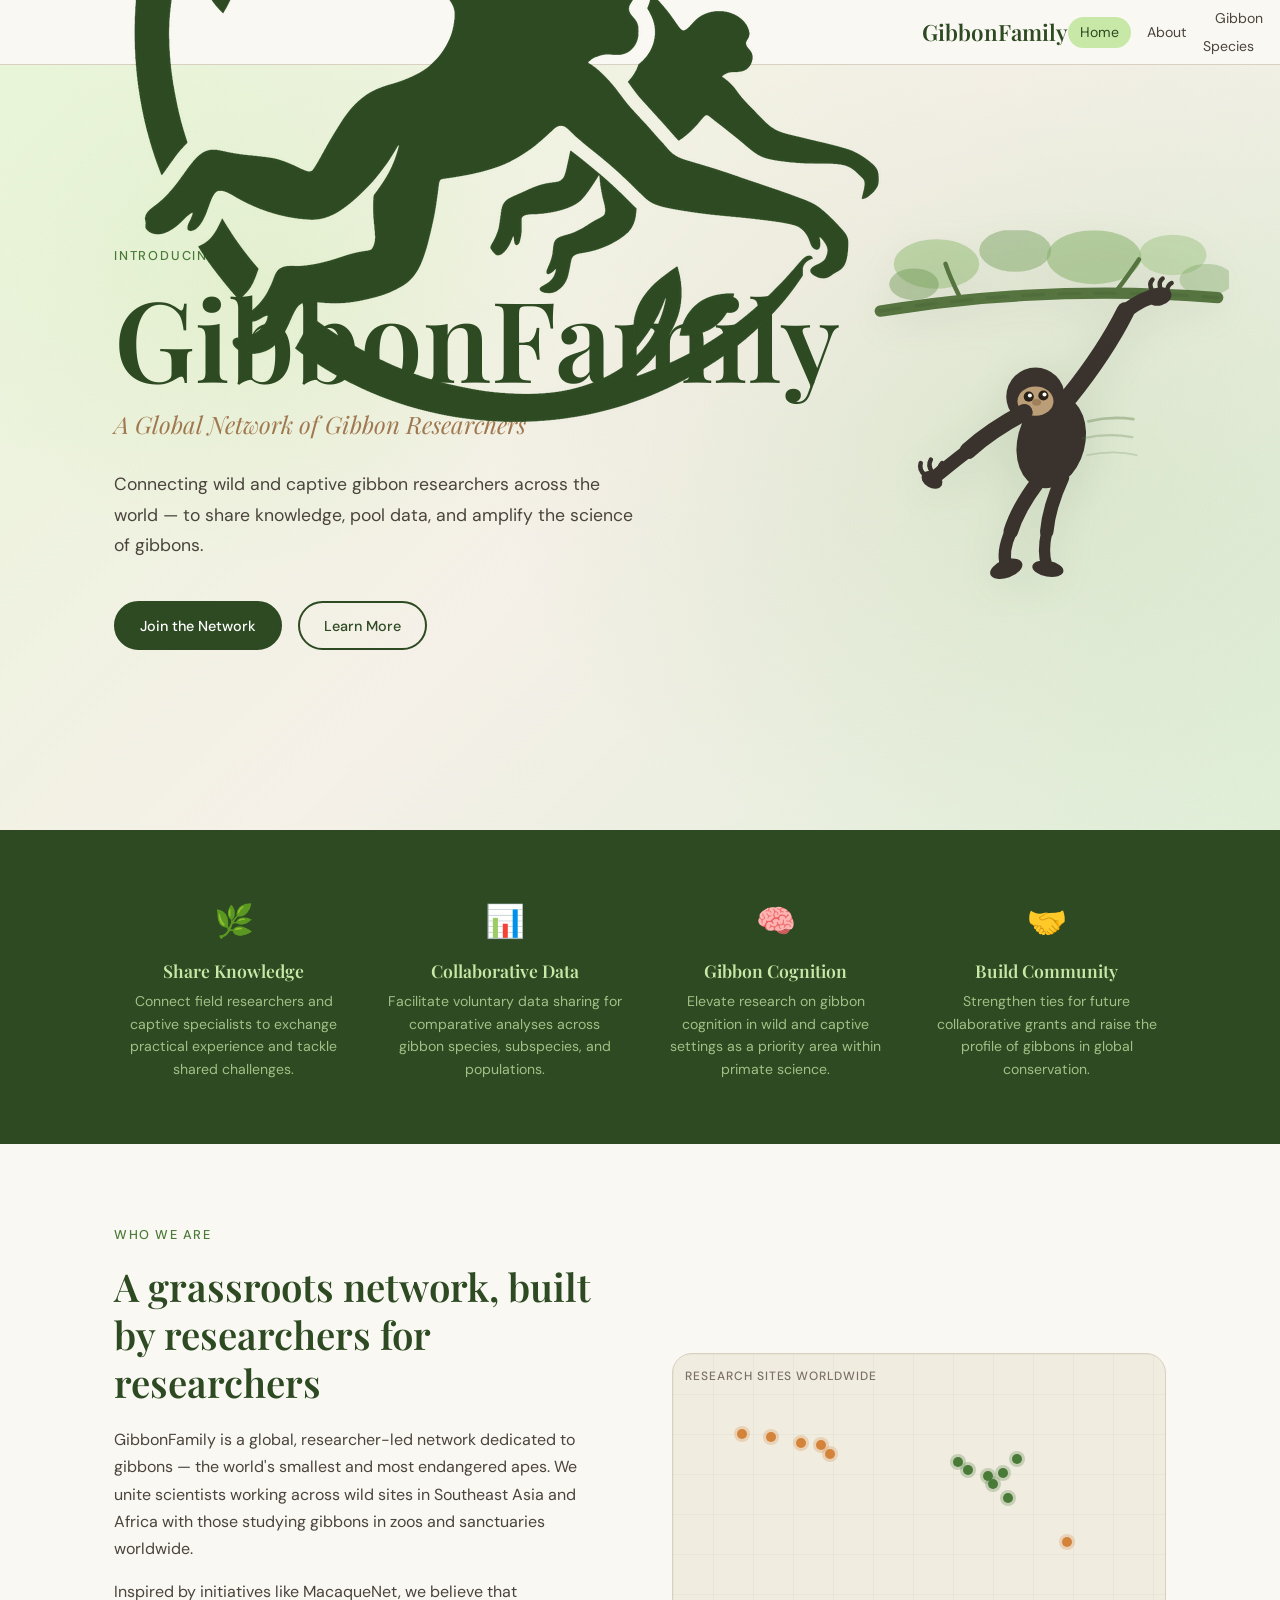
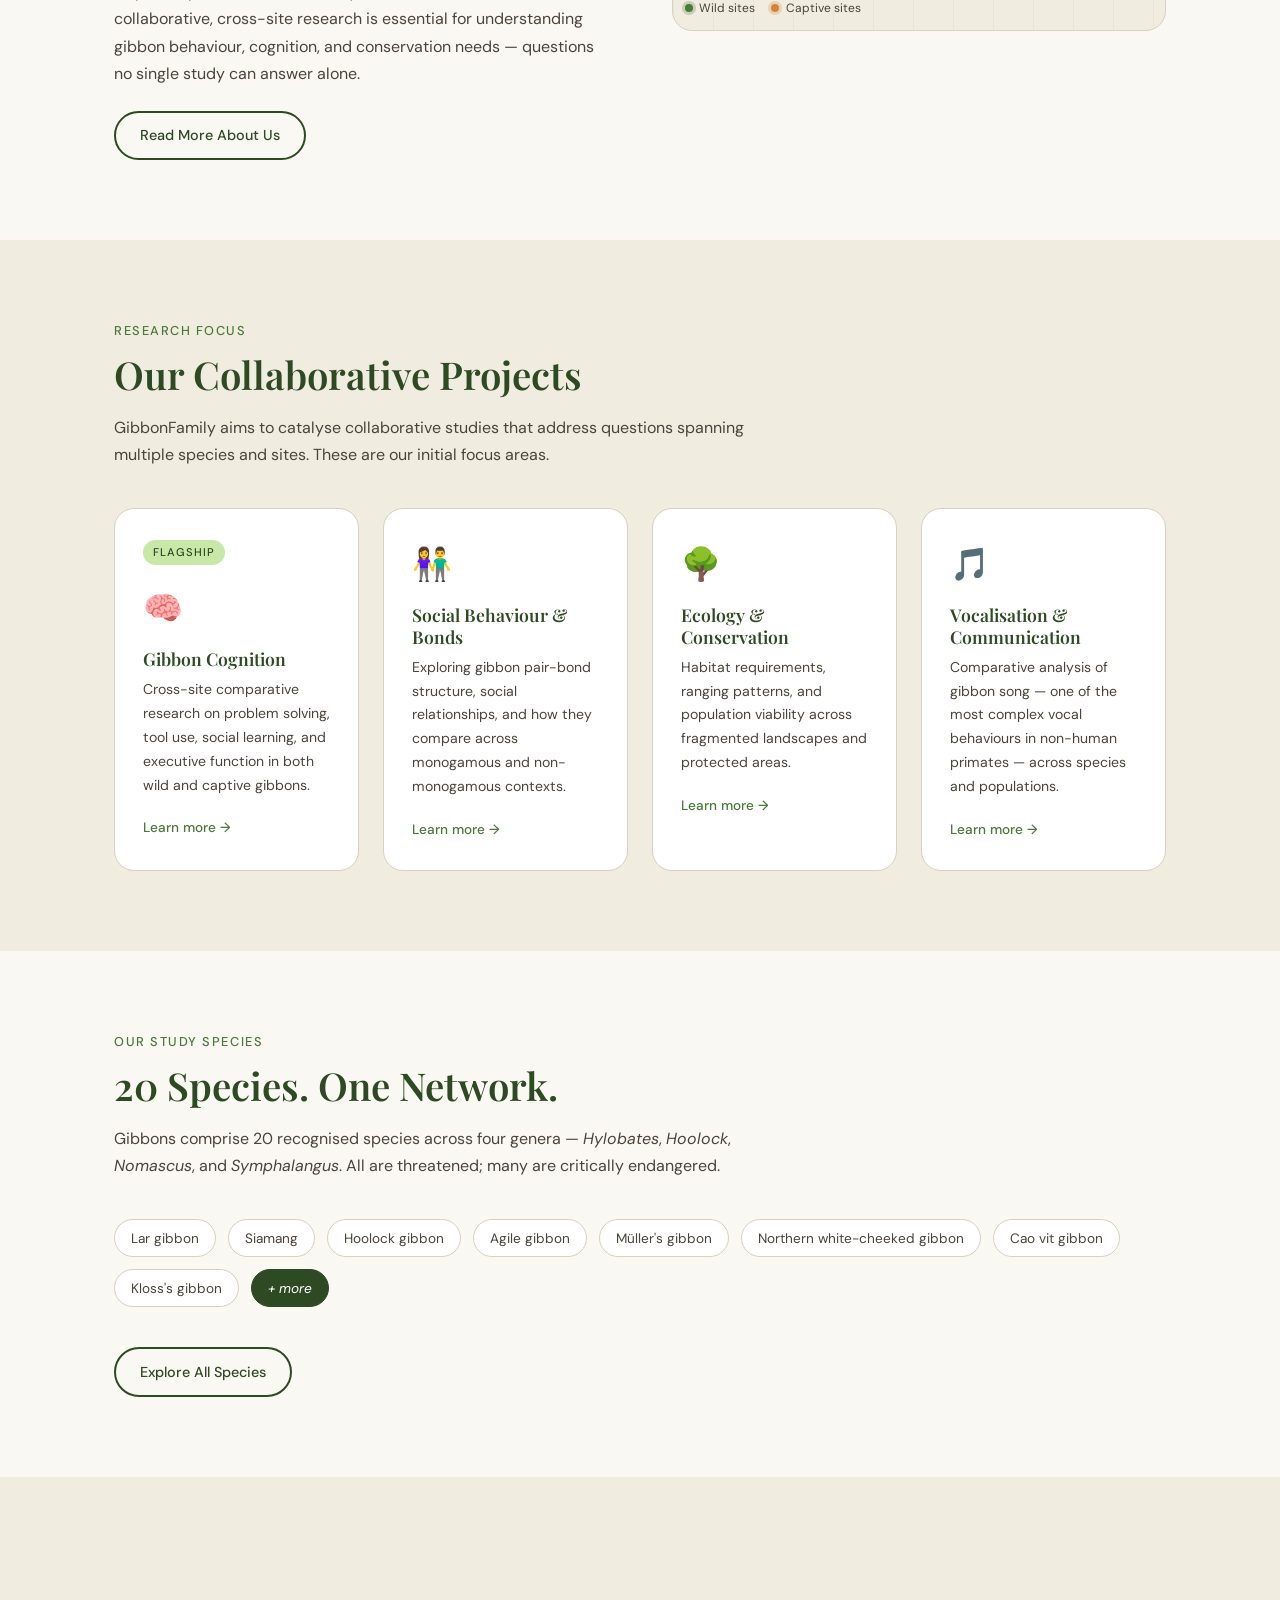
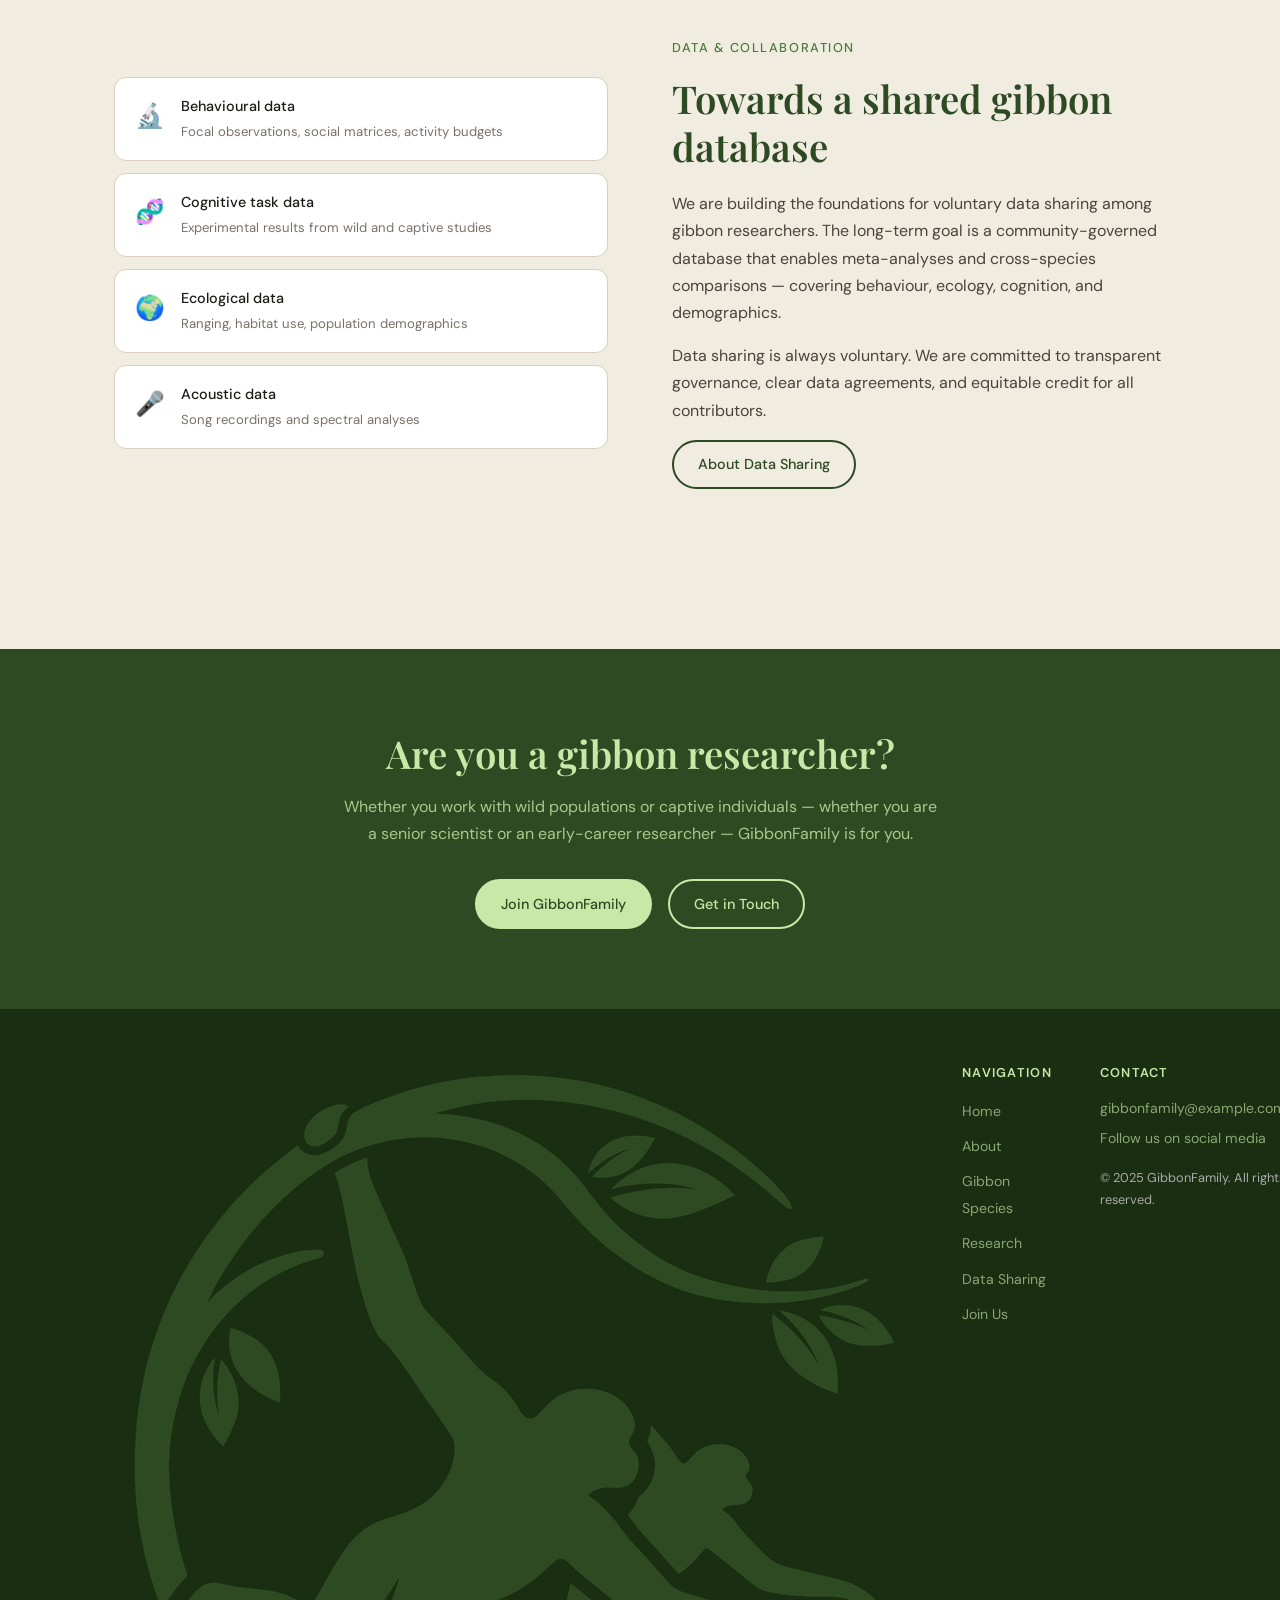
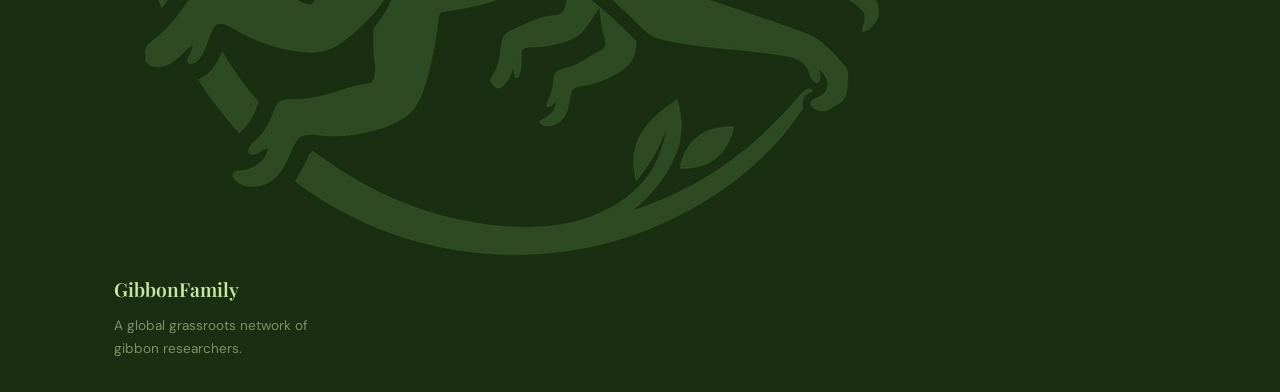
==== commit 66a80d6b: "Update index.html" ====
--- a/index.html
+++ b/index.html
@@ -3,6 +3,9 @@
 <head>
   <meta charset="UTF-8">
   <meta name="viewport" content="width=device-width, initial-scale=1.0">
+  <link rel="icon" type="image/x-icon" href="assets/favicon.ico">
+  <link rel="icon" type="image/png" sizes="32x32" href="assets/favicon-32.png">
+  <link rel="apple-touch-icon" sizes="180x180" href="assets/favicon-180.png">
   <title>GibbonFamily | A Global Network of Gibbon Researchers</title>
   <link rel="stylesheet" href="style.css">
   <link href="https://fonts.googleapis.com/css2?family=Playfair+Display:ital,wght@0,400;0,600;1,400&family=DM+Sans:wght@300;400;500&display=swap" rel="stylesheet">
@@ -35,7 +38,7 @@
       <p class="hero-eyebrow">Introducing</p>
       <h1 class="hero-title">GibbonFamily</h1>
       <p class="hero-subtitle">A Global Network of Gibbon Researchers</p>
-      <p class="hero-desc">Connecting wild and captive gibbon researchers across the world to share knowledge, pool data, and amplify the science of gibbons.</p>
+      <p class="hero-desc">Connecting wild and captive gibbon researchers across the world — to share knowledge, pool data, and amplify the science of gibbons.</p>
       <div class="hero-cta">
         <a href="pages/join.html" class="btn btn-primary">Join the Network</a>
         <a href="pages/about.html" class="btn btn-outline">Learn More</a>
@@ -321,7 +324,7 @@
   <footer class="site-footer">
     <div class="container footer-inner">
       <div class="footer-brand">
-        <span class="logo-icon">🦧</span>
+        <img src="assets/logo.png" alt="GibbonFamily" class="logo-svg">
         <span class="logo-text">GibbonFamily</span>
         <p>A global grassroots network of gibbon researchers.</p>
       </div>
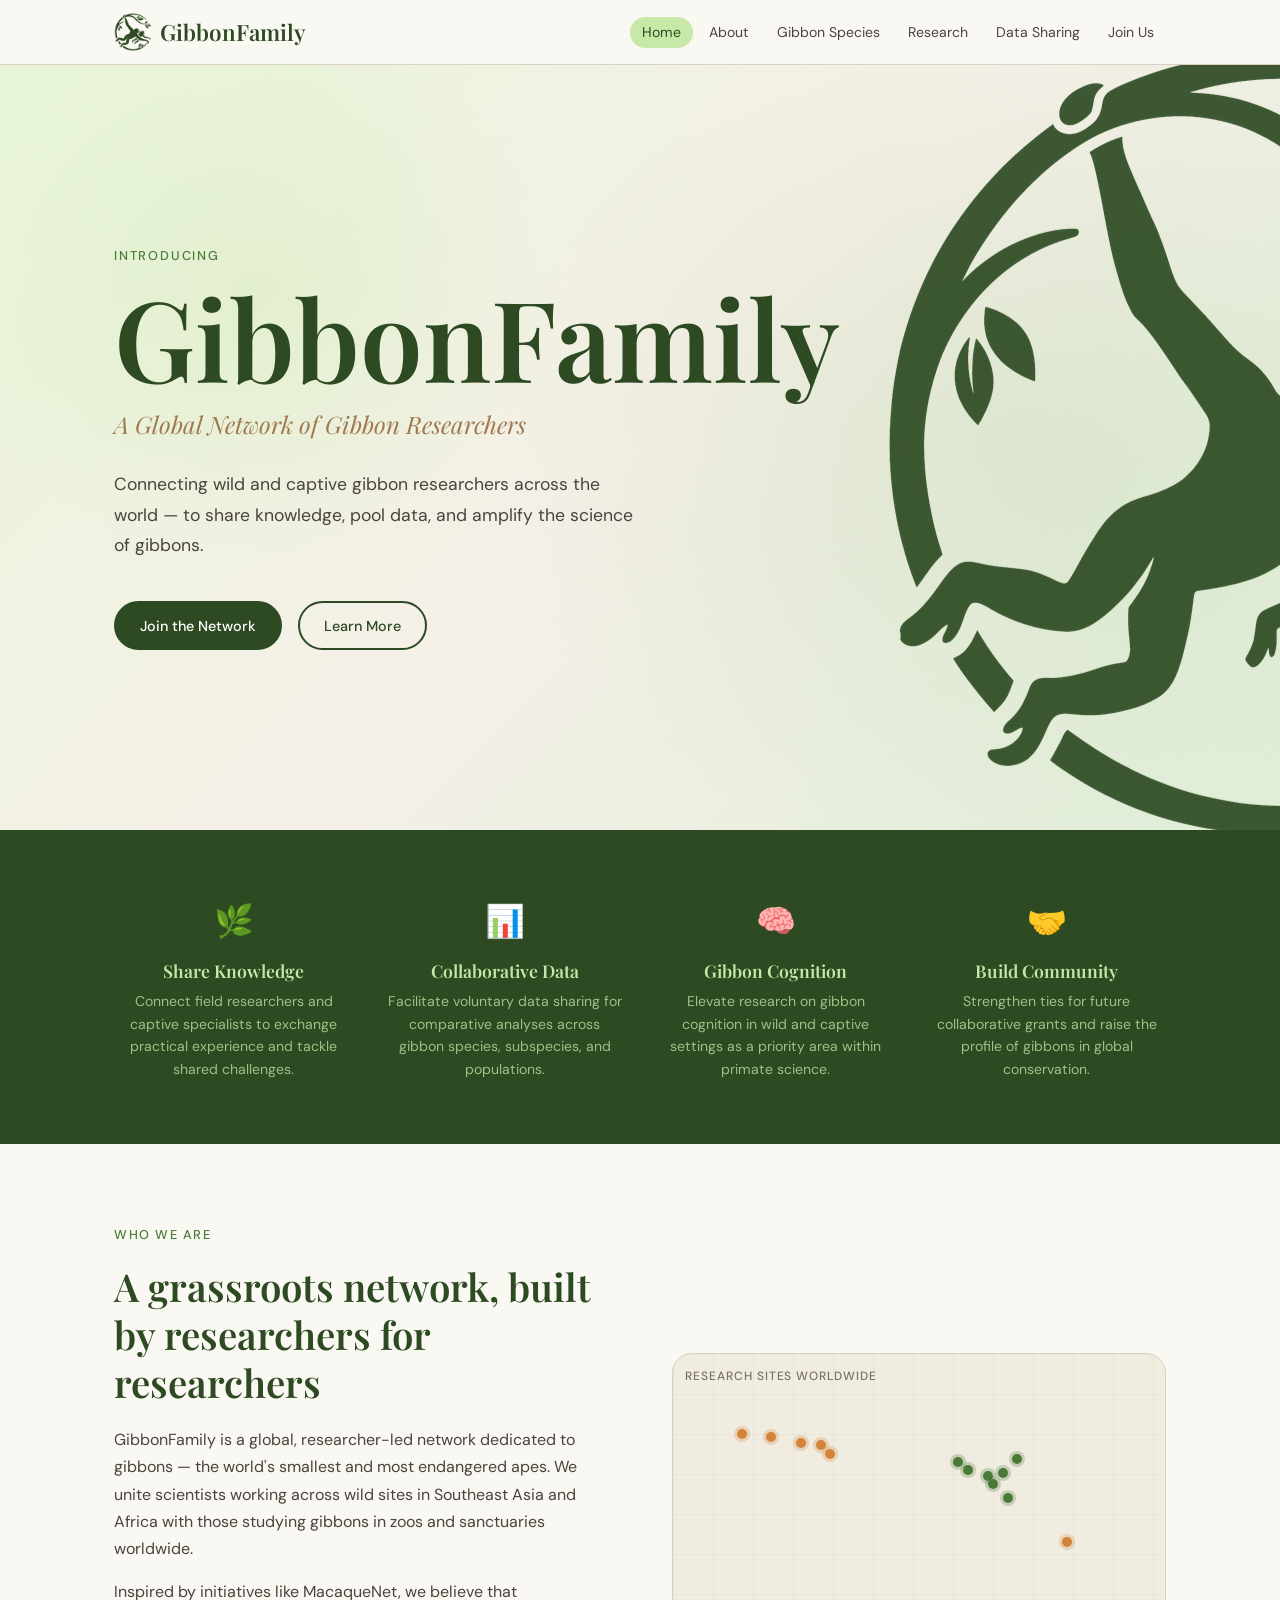
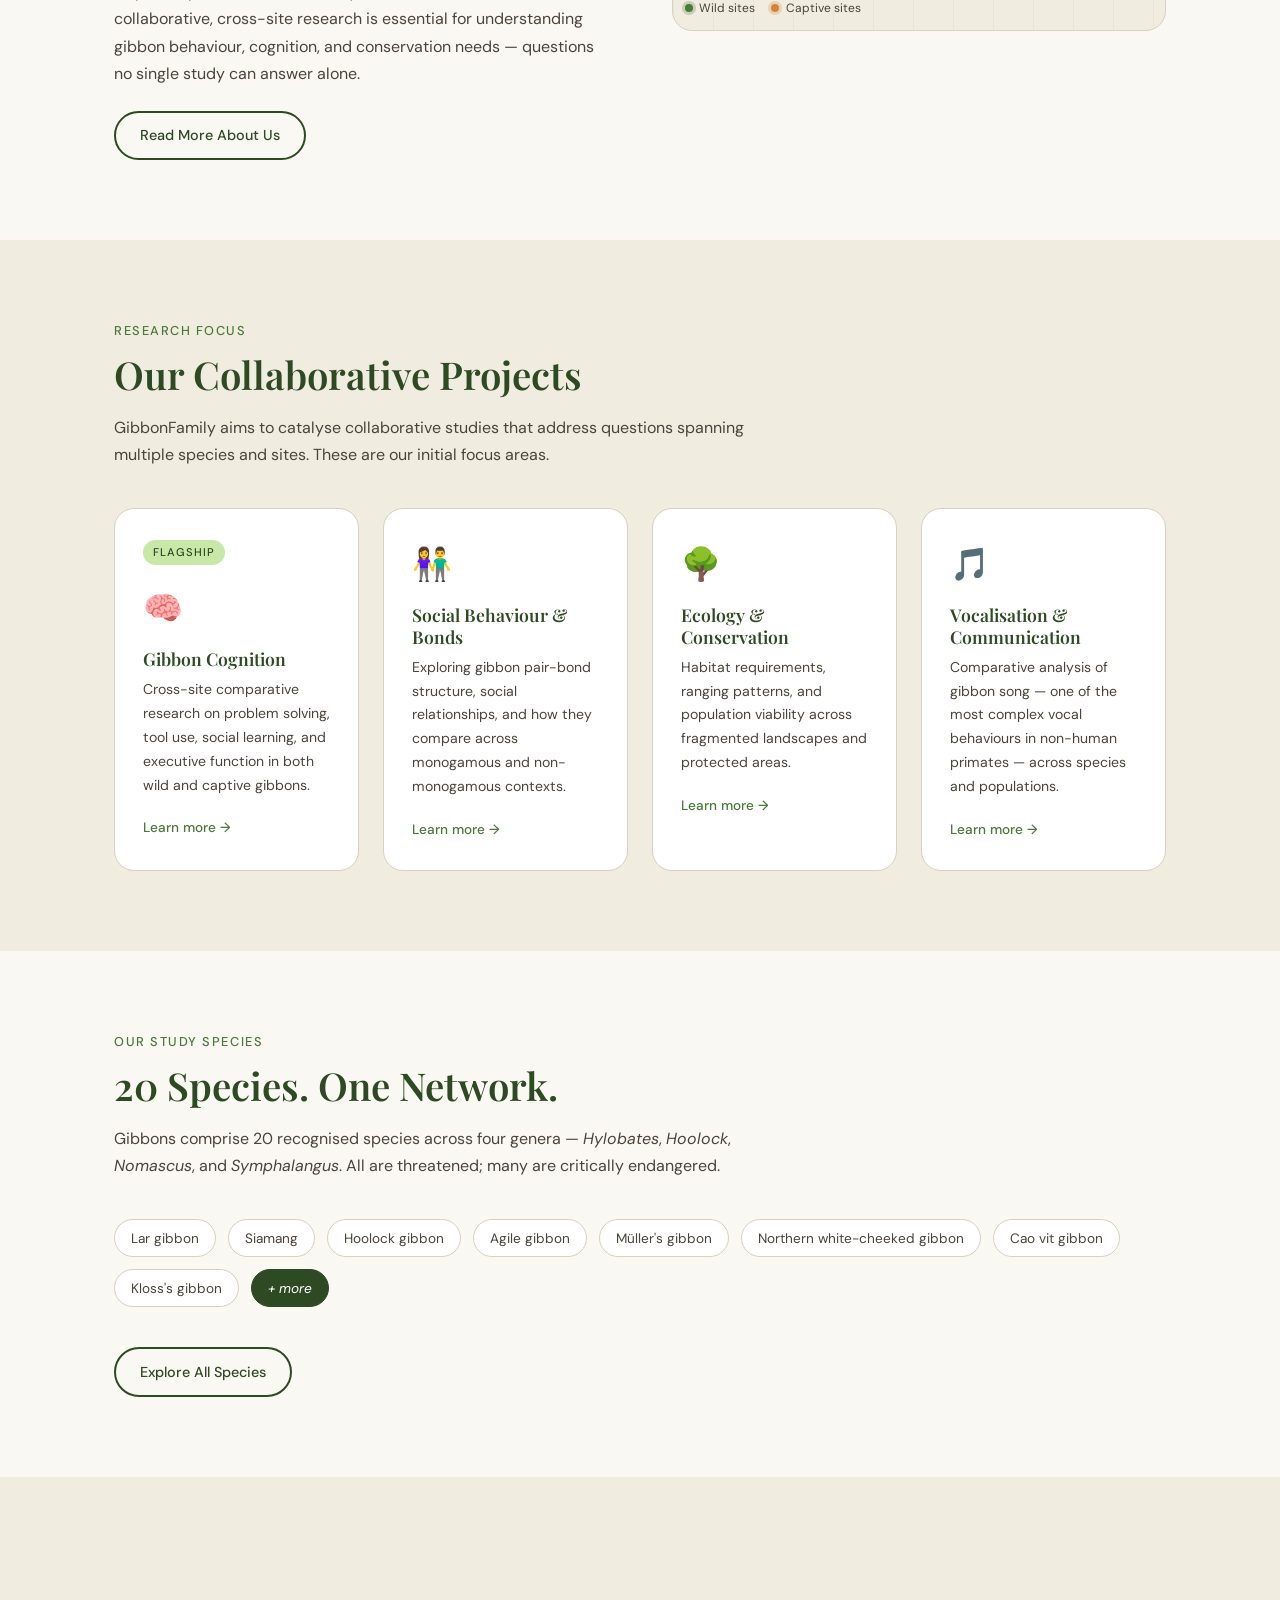
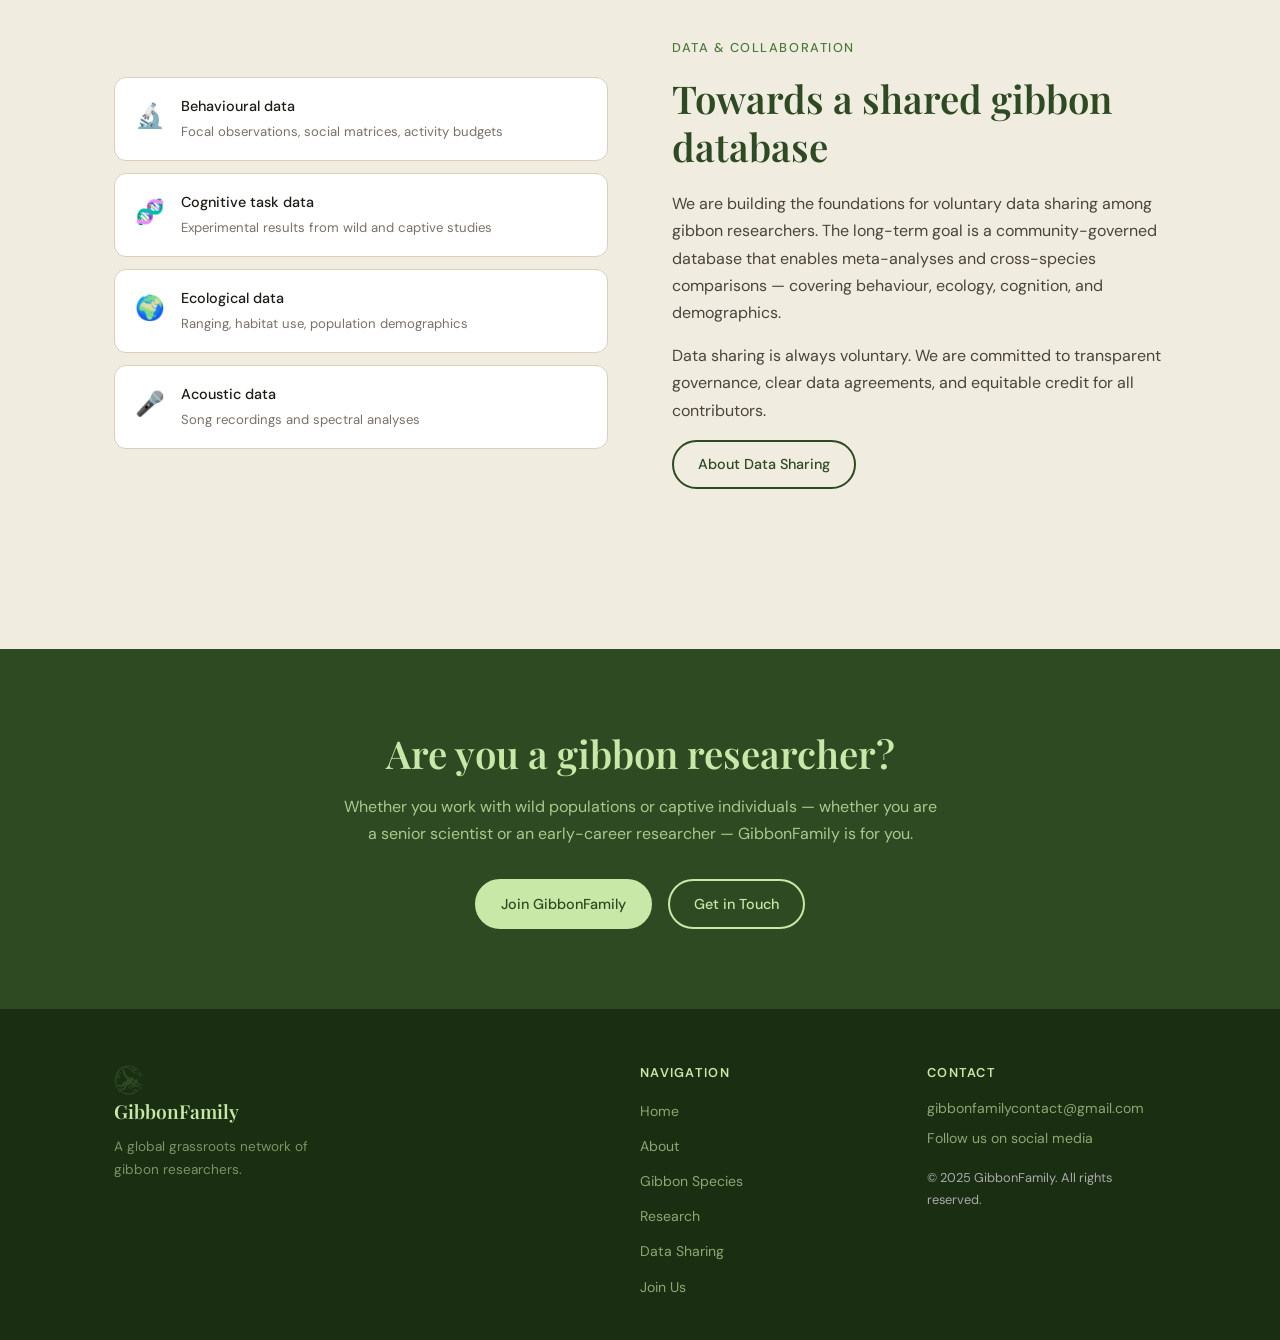
==== commit 49364d84: "Update index.html" ====
--- a/index.html
+++ b/index.html
@@ -45,94 +45,7 @@
       </div>
     </div>
     <div class="hero-visual">
-      <div class="gibbon-silhouette">
-        <svg viewBox="0 0 320 380" fill="none" xmlns="http://www.w3.org/2000/svg" aria-hidden="true">
-
-          <!-- Canopy background foliage -->
-          <ellipse cx="60"  cy="30"  rx="38" ry="22" fill="#8ab86a" opacity="0.5"/>
-          <ellipse cx="130" cy="18"  rx="32" ry="19" fill="#6a9a50" opacity="0.45"/>
-          <ellipse cx="200" cy="24"  rx="42" ry="24" fill="#7aaa5a" opacity="0.5"/>
-          <ellipse cx="270" cy="22"  rx="30" ry="18" fill="#8ab86a" opacity="0.4"/>
-          <ellipse cx="40"  cy="48"  rx="22" ry="14" fill="#5a8a40" opacity="0.4"/>
-          <ellipse cx="300" cy="44"  rx="24" ry="14" fill="#6a9a50" opacity="0.35"/>
-
-          <!-- Main branch — diagonal, gibbon swinging left-to-right -->
-          <path d="M10 72 Q160 48 310 60" stroke="#4a6a34" stroke-width="10" stroke-linecap="round" fill="none"/>
-          <!-- Branch texture -->
-          <path d="M10 72 Q160 48 310 60" stroke="#3a5a28" stroke-width="3" stroke-linecap="round" stroke-dasharray="18 14" fill="none" opacity="0.4"/>
-
-          <!-- Small side twigs -->
-          <path d="M80 58 Q72 42 68 30" stroke="#4a6a34" stroke-width="4" stroke-linecap="round" fill="none"/>
-          <path d="M220 54 Q232 38 240 26" stroke="#4a6a34" stroke-width="4" stroke-linecap="round" fill="none"/>
-
-          <!--
-            BRACHIATION POSE:
-            Gibbon mid-swing — right arm fully extended overhead gripping branch,
-            body angled forward, left arm swinging forward-low,
-            legs tucked up behind (knees bent, feet near body)
-          -->
-
-          <!-- RIGHT ARM — fully extended up-right, gripping branch (leading arm) -->
-          <!-- Upper arm: shoulder to elbow -->
-          <path d="M178 148 Q210 108 228 72" stroke="#2d2420" stroke-width="16" stroke-linecap="round" fill="none"/>
-          <!-- Forearm: elbow to hand -->
-          <path d="M228 72 Q244 60 256 58" stroke="#2d2420" stroke-width="13" stroke-linecap="round" fill="none"/>
-          <!-- Right hand gripping branch -->
-          <ellipse cx="258" cy="59" rx="11" ry="8" fill="#2d2420" transform="rotate(-15 258 59)"/>
-          <!-- Finger hooks -->
-          <path d="M252 54 Q248 48 252 44" stroke="#2d2420" stroke-width="4" stroke-linecap="round" fill="none"/>
-          <path d="M259 52 Q257 46 261 43" stroke="#2d2420" stroke-width="4" stroke-linecap="round" fill="none"/>
-          <path d="M265 55 Q265 49 269 47" stroke="#2d2420" stroke-width="4" stroke-linecap="round" fill="none"/>
-
-          <!-- BODY — torso angled, swinging forward -->
-          <!-- Chest/torso ellipse, tilted to show forward momentum -->
-          <ellipse cx="162" cy="188" rx="30" ry="42" fill="#2d2420" transform="rotate(15 162 188)"/>
-
-          <!-- HEAD — slightly forward of body, looking direction of travel -->
-          <circle cx="148" cy="148" r="26" fill="#2d2420"/>
-          <!-- Face mask (pale facial ring typical of many gibbon species) -->
-          <ellipse cx="148" cy="152" rx="16" ry="13" fill="#b89870"/>
-          <!-- Eyes — alert, direction of travel -->
-          <circle cx="142" cy="148" r="4.5" fill="#1a1008"/>
-          <circle cx="155" cy="147" r="4.5" fill="#1a1008"/>
-          <circle cx="143" cy="147" r="1.8" fill="white"/>
-          <circle cx="156" cy="146" r="1.8" fill="white"/>
-          <!-- Nose -->
-          <ellipse cx="149" cy="153" rx="4" ry="3" fill="#9a7850"/>
-
-          <!-- LEFT ARM — trailing/swinging forward low (the release arm) -->
-          <!-- Upper arm from shoulder forward-down -->
-          <path d="M138 162 Q108 178 88 196" stroke="#2d2420" stroke-width="15" stroke-linecap="round" fill="none"/>
-          <!-- Forearm extending further forward -->
-          <path d="M88 196 Q70 210 58 220" stroke="#2d2420" stroke-width="12" stroke-linecap="round" fill="none"/>
-          <!-- Left hand — open, about to grab next branch -->
-          <ellipse cx="56" cy="222" rx="10" ry="7" fill="#2d2420" transform="rotate(30 56 222)"/>
-          <path d="M50 218 Q44 213 46 207" stroke="#2d2420" stroke-width="4" stroke-linecap="round" fill="none"/>
-          <path d="M56 215 Q52 209 55 204" stroke="#2d2420" stroke-width="4" stroke-linecap="round" fill="none"/>
-          <path d="M63 217 Q61 211 65 207" stroke="#2d2420" stroke-width="4" stroke-linecap="round" fill="none"/>
-
-          <!-- LEGS — tucked up, knees bent, feet near rump (typical brachiation) -->
-          <!-- Left leg: hip → knee tucked up-back -->
-          <path d="M150 224 Q132 248 126 268" stroke="#2d2420" stroke-width="13" stroke-linecap="round" fill="none"/>
-          <!-- Left lower leg: knee → foot tucked back -->
-          <path d="M126 268 Q118 286 122 298" stroke="#2d2420" stroke-width="11" stroke-linecap="round" fill="none"/>
-          <!-- Left foot -->
-          <ellipse cx="122" cy="301" rx="15" ry="8" fill="#2d2420" transform="rotate(-20 122 301)"/>
-
-          <!-- Right leg: hip → knee (slightly offset) -->
-          <path d="M172 220 Q160 246 158 268" stroke="#2d2420" stroke-width="12" stroke-linecap="round" fill="none"/>
-          <!-- Right lower leg → foot -->
-          <path d="M158 268 Q154 286 158 298" stroke="#2d2420" stroke-width="10" stroke-linecap="round" fill="none"/>
-          <!-- Right foot -->
-          <ellipse cx="159" cy="301" rx="14" ry="7" fill="#2d2420" transform="rotate(10 159 301)"/>
-
-          <!-- Motion / speed lines behind gibbon -->
-          <path d="M195 170 Q215 165 235 168" stroke="#4a6a34" stroke-width="2.5" stroke-linecap="round" fill="none" opacity="0.35"/>
-          <path d="M190 185 Q212 180 234 184" stroke="#4a6a34" stroke-width="2" stroke-linecap="round" fill="none" opacity="0.25"/>
-          <path d="M194 200 Q218 195 238 200" stroke="#4a6a34" stroke-width="1.5" stroke-linecap="round" fill="none" opacity="0.2"/>
-
-        </svg>
-      </div>
+      <img src="assets/logo.png" alt="GibbonFamily — gibbon brachiation logo" class="hero-logo-img">
     </div>
   </section>
 
@@ -314,7 +227,7 @@
         <p>Whether you work with wild populations or captive individuals — whether you are a senior scientist or an early-career researcher — GibbonFamily is for you.</p>
         <div class="join-actions">
           <a href="pages/join.html" class="btn btn-primary">Join GibbonFamily</a>
-          <a href="mailto:gibbonfamily@example.com" class="btn btn-outline">Get in Touch</a>
+          <a href="mailto:gibbonfamilycontact@gmail.com" class="btn btn-outline">Get in Touch</a>
         </div>
       </div>
     </div>
@@ -341,7 +254,7 @@
       </div>
       <div class="footer-contact">
         <h4>Contact</h4>
-        <p><a href="mailto:gibbonfamily@example.com">gibbonfamily@example.com</a></p>
+        <p><a href="mailto:gibbonfamilycontact@gmail.com">gibbonfamilycontact@gmail.com</a></p>
         <p>Follow us on social media</p>
         <p style="margin-top:1rem;font-size:0.8rem;color:#aaa;">© 2025 GibbonFamily. All rights reserved.</p>
       </div>
--- a/style.css
+++ b/style.css
@@ -758,3 +758,26 @@
 
   .form-row { grid-template-columns: 1fr; }
 }
+
+/* ===== SVG LOGO ===== */
+.logo-svg {
+  width: 28px;
+  height: 34px;
+  display: block;
+}
+
+/* Footer logo slightly smaller */
+.site-footer .logo-svg {
+  width: 22px;
+  height: 27px;
+}
+
+/* Logo PNG sizing override for circular badge logo */
+.nav-logo .logo-svg {
+  width: 38px;
+  height: 38px;
+}
+.site-footer .logo-svg {
+  width: 30px;
+  height: 30px;
+}
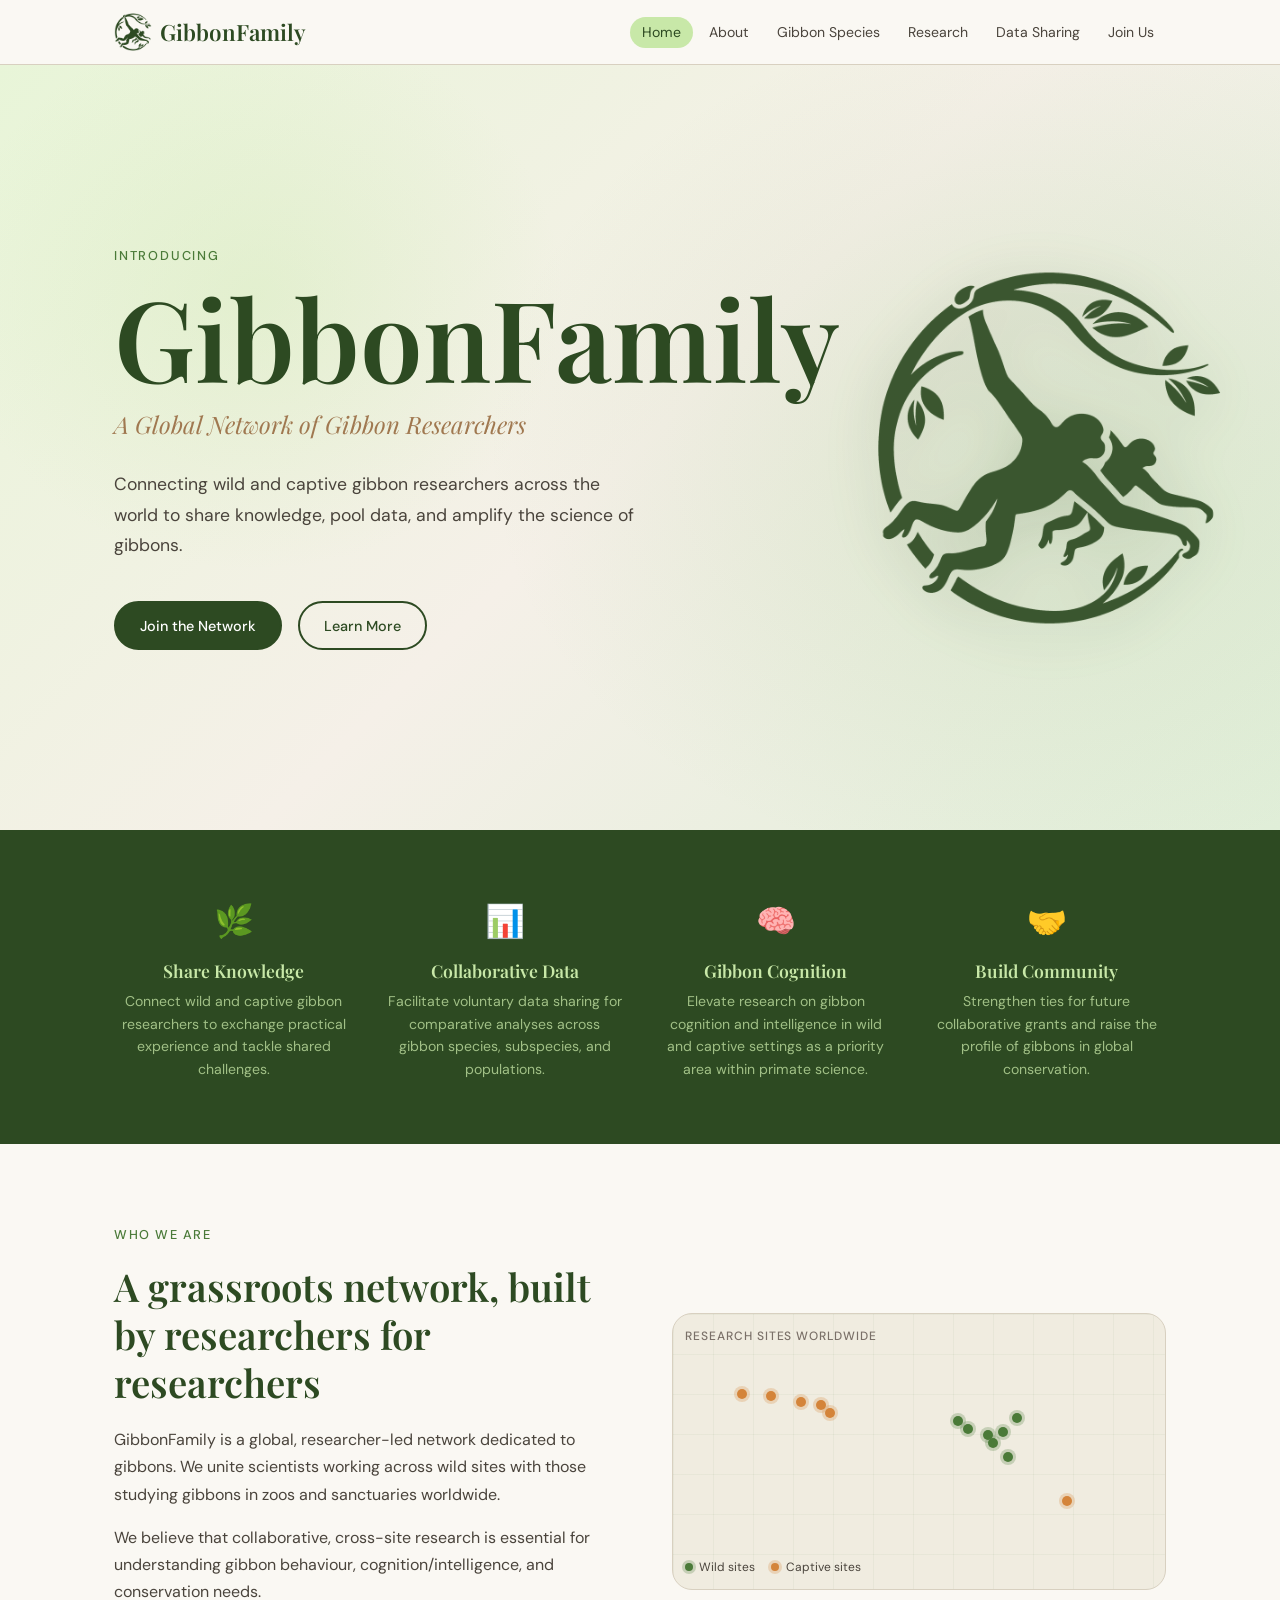
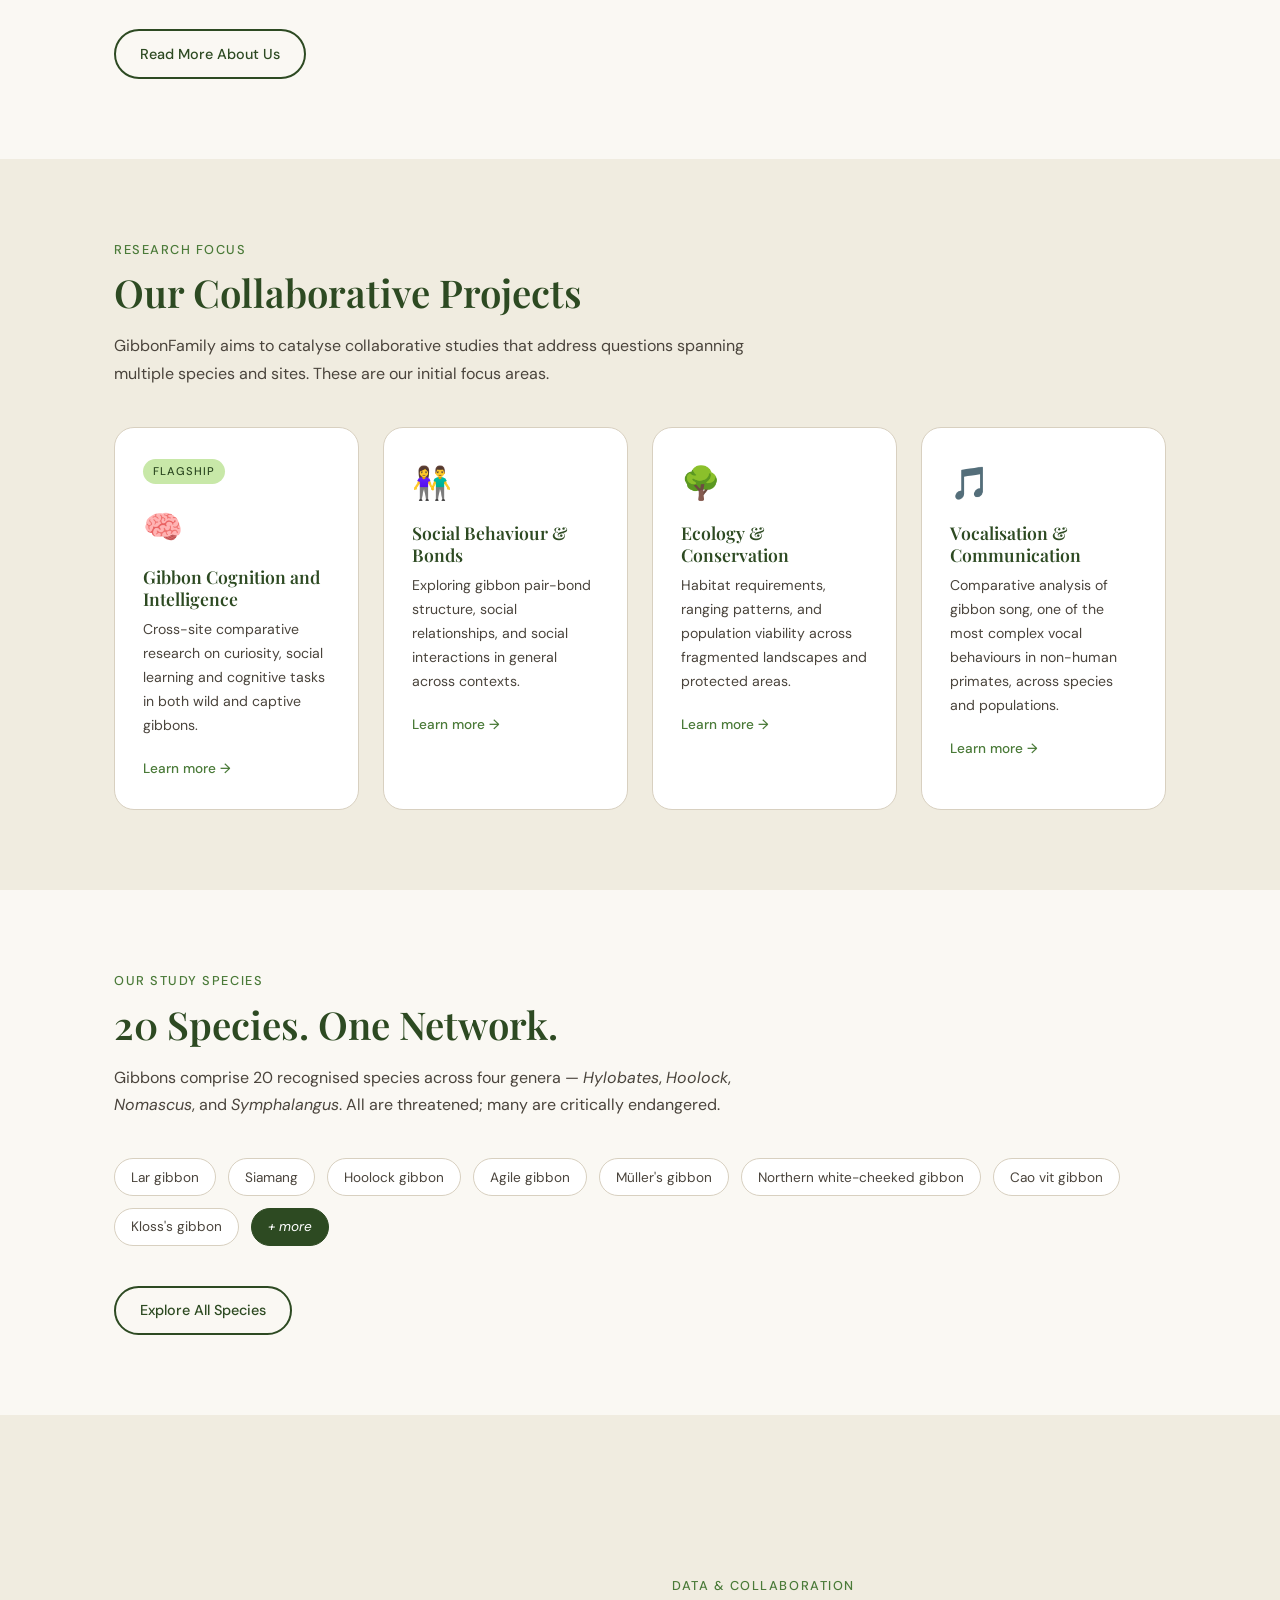
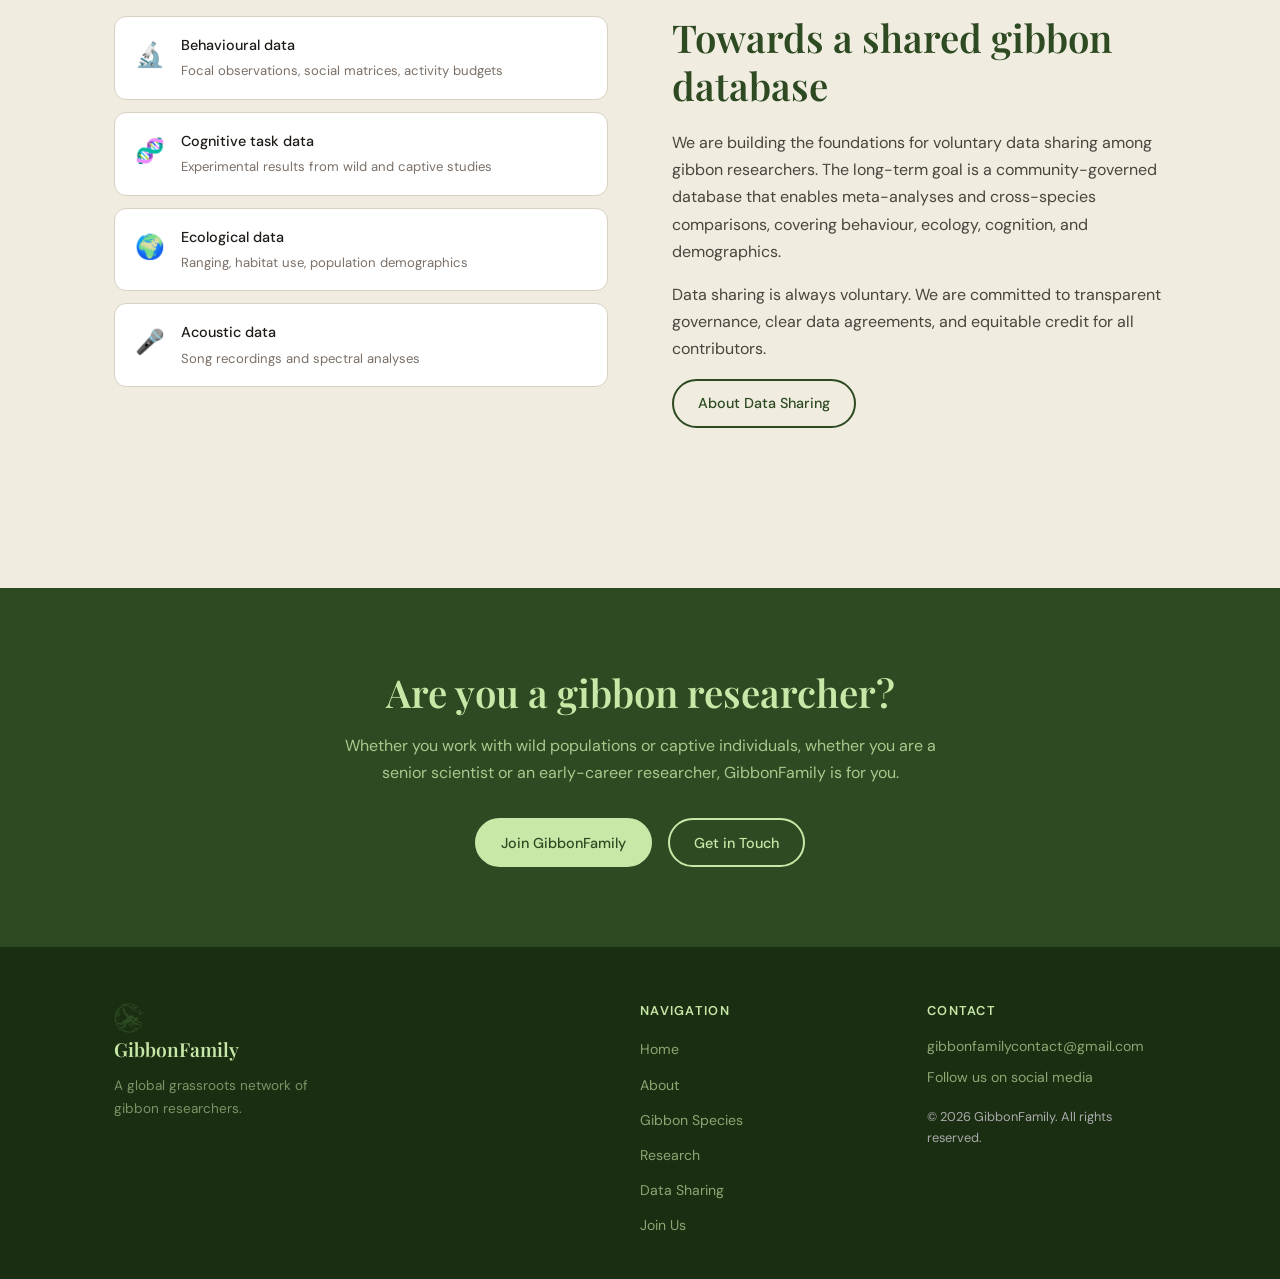
==== commit c743fd4d: "Update index.html" ====
--- a/index.html
+++ b/index.html
@@ -38,7 +38,7 @@
       <p class="hero-eyebrow">Introducing</p>
       <h1 class="hero-title">GibbonFamily</h1>
       <p class="hero-subtitle">A Global Network of Gibbon Researchers</p>
-      <p class="hero-desc">Connecting wild and captive gibbon researchers across the world — to share knowledge, pool data, and amplify the science of gibbons.</p>
+      <p class="hero-desc">Connecting wild and captive gibbon researchers across the world to share knowledge, pool data, and amplify the science of gibbons.</p>
       <div class="hero-cta">
         <a href="pages/join.html" class="btn btn-primary">Join the Network</a>
         <a href="pages/about.html" class="btn btn-outline">Learn More</a>
@@ -56,7 +56,7 @@
         <div class="mission-item">
           <div class="mission-icon">🌿</div>
           <h3>Share Knowledge</h3>
-          <p>Connect field researchers and captive specialists to exchange practical experience and tackle shared challenges.</p>
+          <p>Connect wild and captive gibbon researchers to exchange practical experience and tackle shared challenges.</p>
         </div>
         <div class="mission-item">
           <div class="mission-icon">📊</div>
@@ -66,7 +66,7 @@
         <div class="mission-item">
           <div class="mission-icon">🧠</div>
           <h3>Gibbon Cognition</h3>
-          <p>Elevate research on gibbon cognition in wild and captive settings as a priority area within primate science.</p>
+          <p>Elevate research on gibbon cognition and intelligence in wild and captive settings as a priority area within primate science.</p>
         </div>
         <div class="mission-item">
           <div class="mission-icon">🤝</div>
@@ -83,8 +83,8 @@
       <div class="about-text">
         <p class="section-label">Who We Are</p>
         <h2>A grassroots network, built by researchers for researchers</h2>
-        <p>GibbonFamily is a global, researcher-led network dedicated to gibbons — the world's smallest and most endangered apes. We unite scientists working across wild sites in Southeast Asia and Africa with those studying gibbons in zoos and sanctuaries worldwide.</p>
-        <p>Inspired by initiatives like MacaqueNet, we believe that collaborative, cross-site research is essential for understanding gibbon behaviour, cognition, and conservation needs — questions no single study can answer alone.</p>
+        <p>GibbonFamily is a global, researcher-led network dedicated to gibbons. We unite scientists working across wild sites with those studying gibbons in zoos and sanctuaries worldwide.</p>
+        <p>We believe that collaborative, cross-site research is essential for understanding gibbon behaviour, cognition/intelligence, and conservation needs.</p>
         <a href="pages/about.html" class="btn btn-outline">Read More About Us</a>
       </div>
       <div class="about-map">
@@ -127,14 +127,14 @@
         <a href="pages/research.html#cognition" class="research-card">
           <div class="rc-tag">Flagship</div>
           <div class="rc-emoji">🧠</div>
-          <h3>Gibbon Cognition</h3>
-          <p>Cross-site comparative research on problem solving, tool use, social learning, and executive function in both wild and captive gibbons.</p>
+          <h3>Gibbon Cognition and Intelligence</h3>
+          <p>Cross-site comparative research on curiosity, social learning and cognitive tasks in both wild and captive gibbons.</p>
           <span class="rc-link">Learn more →</span>
         </a>
         <a href="pages/research.html#behaviour" class="research-card">
           <div class="rc-emoji">👫</div>
           <h3>Social Behaviour & Bonds</h3>
-          <p>Exploring gibbon pair-bond structure, social relationships, and how they compare across monogamous and non-monogamous contexts.</p>
+          <p>Exploring gibbon pair-bond structure, social relationships, and social interactions in general across contexts.</p>
           <span class="rc-link">Learn more →</span>
         </a>
         <a href="pages/research.html#ecology" class="research-card">
@@ -146,7 +146,7 @@
         <a href="pages/research.html#vocalisation" class="research-card">
           <div class="rc-emoji">🎵</div>
           <h3>Vocalisation & Communication</h3>
-          <p>Comparative analysis of gibbon song — one of the most complex vocal behaviours in non-human primates — across species and populations.</p>
+          <p>Comparative analysis of gibbon song, one of the most complex vocal behaviours in non-human primates, across species and populations.</p>
           <span class="rc-link">Learn more →</span>
         </a>
       </div>
@@ -180,7 +180,7 @@
       <div class="data-text">
         <p class="section-label">Data & Collaboration</p>
         <h2>Towards a shared gibbon database</h2>
-        <p>We are building the foundations for voluntary data sharing among gibbon researchers. The long-term goal is a community-governed database that enables meta-analyses and cross-species comparisons — covering behaviour, ecology, cognition, and demographics.</p>
+        <p>We are building the foundations for voluntary data sharing among gibbon researchers. The long-term goal is a community-governed database that enables meta-analyses and cross-species comparisons, covering behaviour, ecology, cognition, and demographics.</p>
         <p>Data sharing is always voluntary. We are committed to transparent governance, clear data agreements, and equitable credit for all contributors.</p>
         <a href="pages/data.html" class="btn btn-outline">About Data Sharing</a>
       </div>
@@ -224,7 +224,7 @@
     <div class="container">
       <div class="join-box">
         <h2>Are you a gibbon researcher?</h2>
-        <p>Whether you work with wild populations or captive individuals — whether you are a senior scientist or an early-career researcher — GibbonFamily is for you.</p>
+        <p>Whether you work with wild populations or captive individuals, whether you are a senior scientist or an early-career researcher, GibbonFamily is for you.</p>
         <div class="join-actions">
           <a href="pages/join.html" class="btn btn-primary">Join GibbonFamily</a>
           <a href="mailto:gibbonfamilycontact@gmail.com" class="btn btn-outline">Get in Touch</a>
@@ -256,7 +256,7 @@
         <h4>Contact</h4>
         <p><a href="mailto:gibbonfamilycontact@gmail.com">gibbonfamilycontact@gmail.com</a></p>
         <p>Follow us on social media</p>
-        <p style="margin-top:1rem;font-size:0.8rem;color:#aaa;">© 2025 GibbonFamily. All rights reserved.</p>
+        <p style="margin-top:1rem;font-size:0.8rem;color:#aaa;">© 2026 GibbonFamily. All rights reserved.</p>
       </div>
     </div>
   </footer>
--- a/style.css
+++ b/style.css
@@ -253,12 +253,6 @@
   opacity: 0.92;
 }
 
-.gibbon-silhouette svg {
-  width: 100%;
-  height: auto;
-  filter: drop-shadow(0 8px 24px rgba(45,74,34,0.12));
-}
-
 /* ===== MISSION STRIP ===== */
 .mission-strip {
   background: var(--forest);
@@ -781,3 +775,16 @@
   width: 30px;
   height: 30px;
 }
+
+/* ===== HERO LOGO IMAGE ===== */
+.hero-logo-img {
+  width: 100%;
+  max-width: 380px;
+  height: auto;
+  display: block;
+  filter: drop-shadow(0 8px 32px rgba(45,74,34,0.18));
+}
+
+@media (max-width: 768px) {
+  .hero-logo-img { display: none; }
+}
